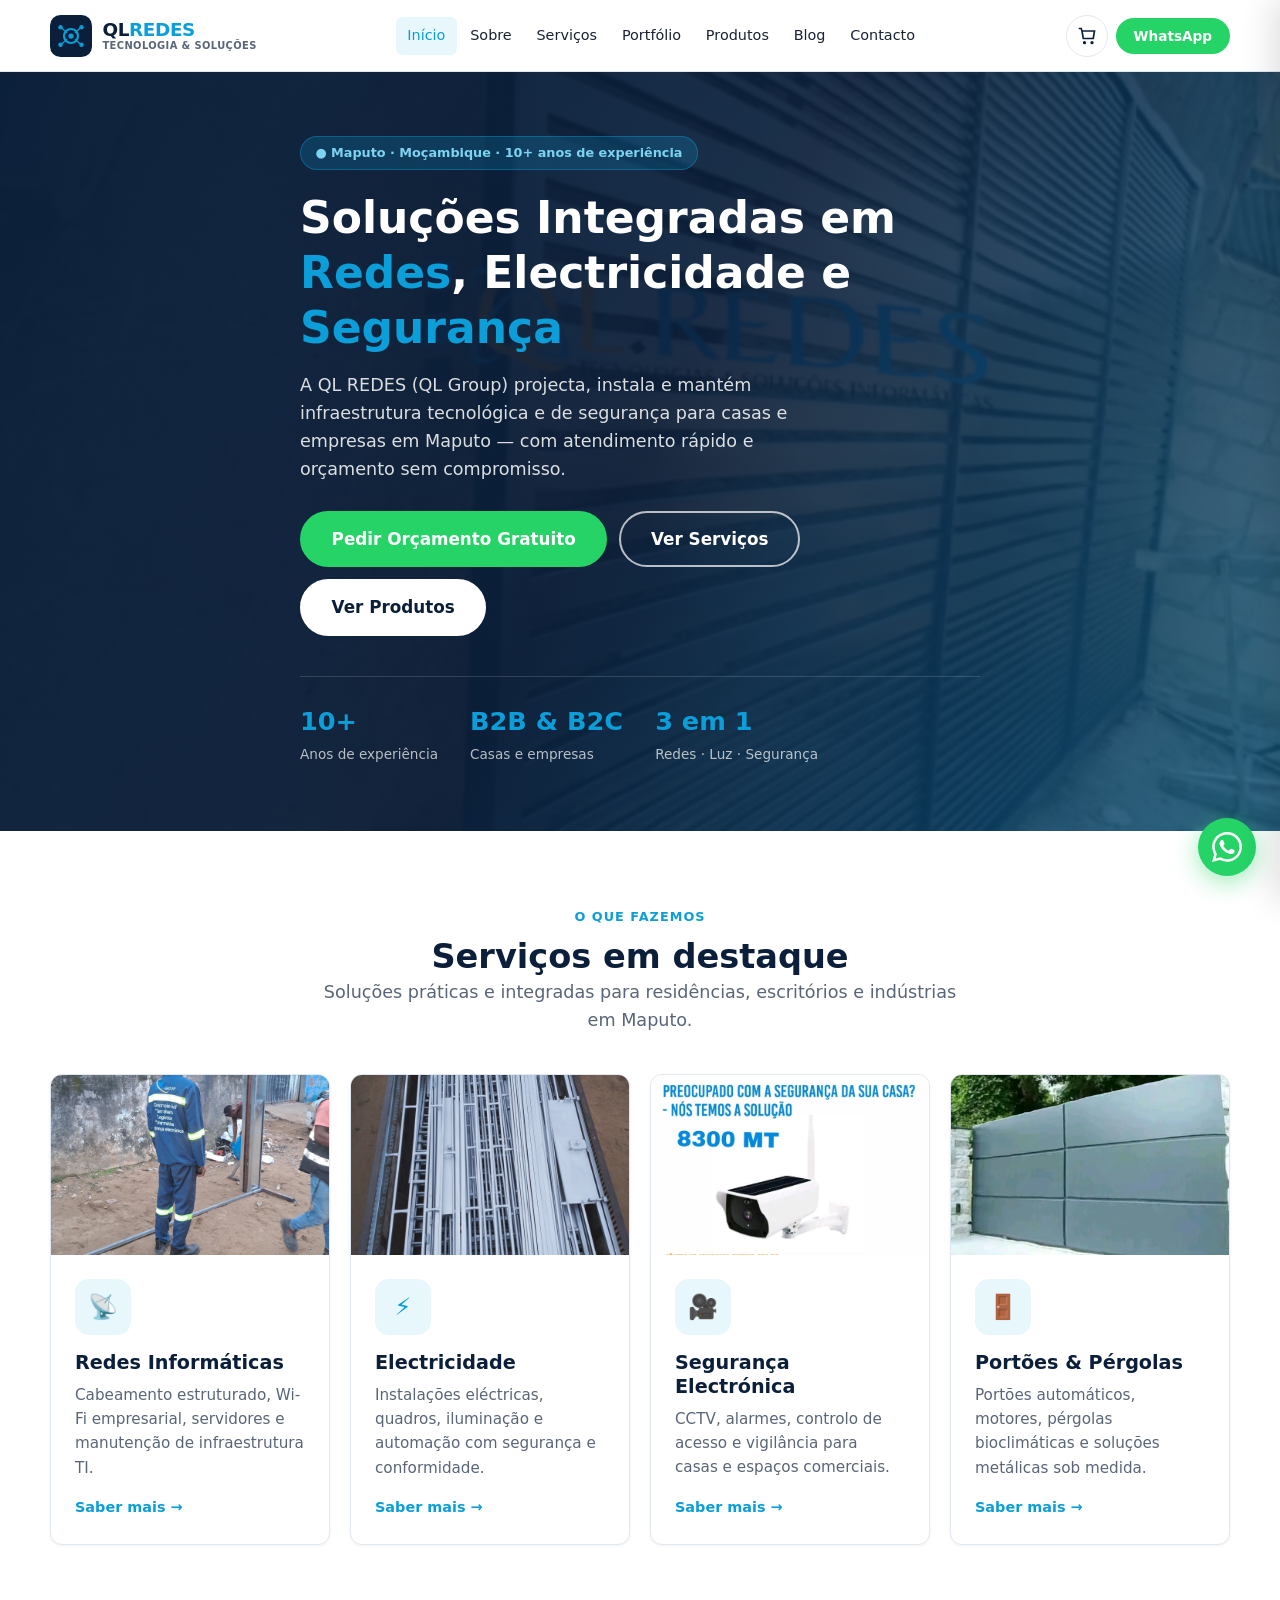
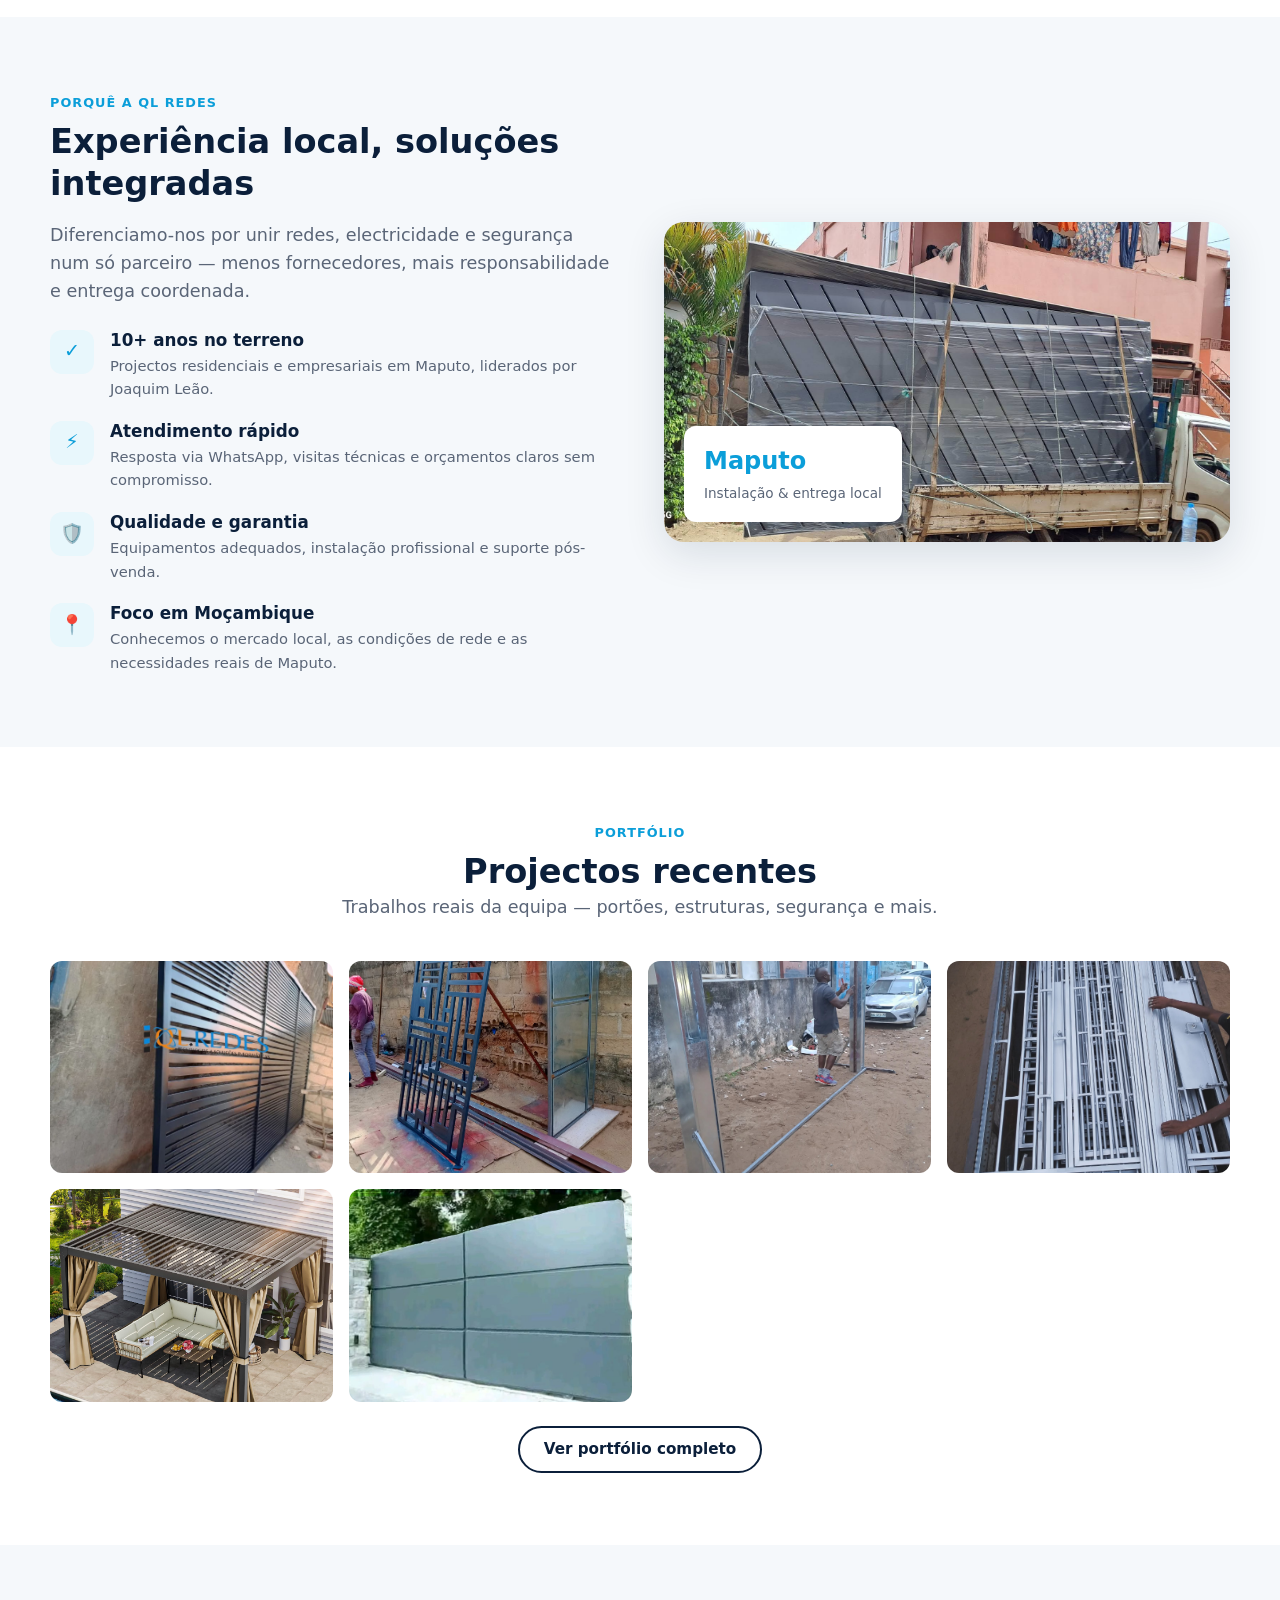
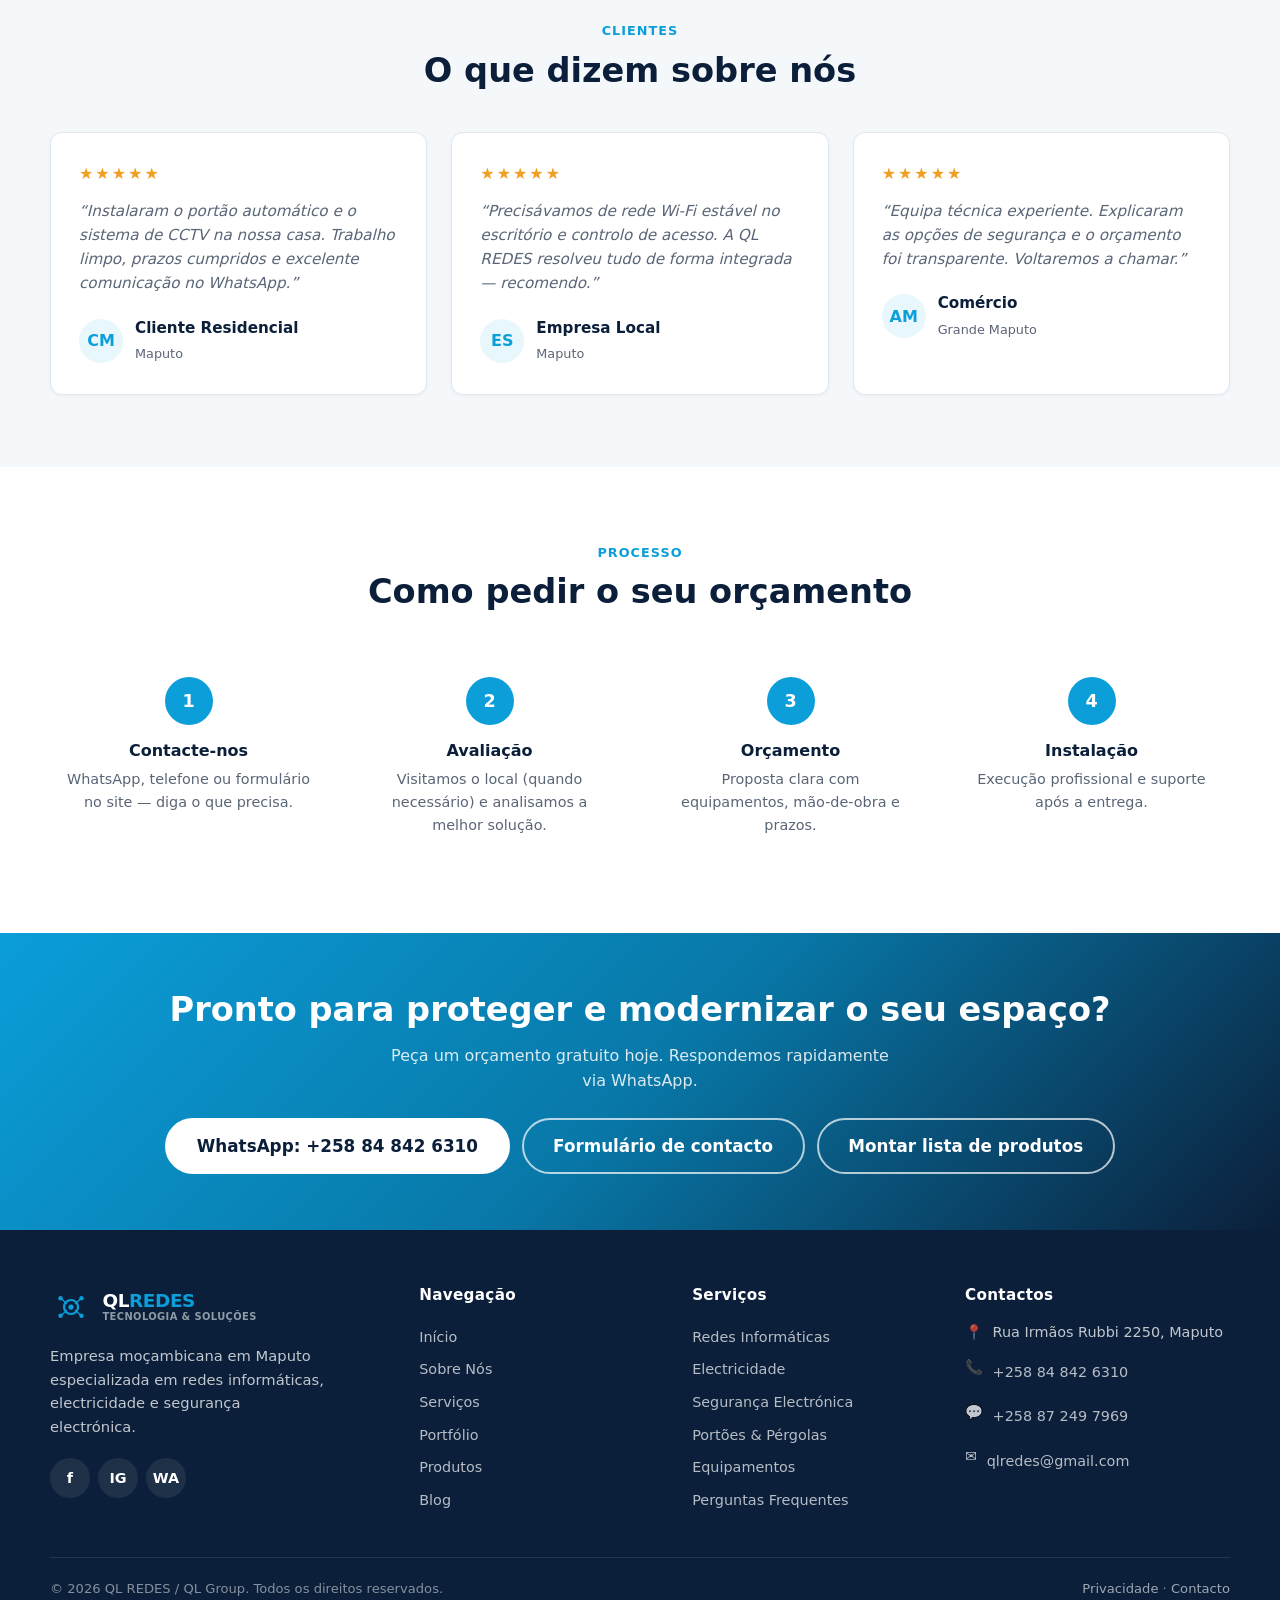
==== index.html @ 5aaf2980 "Initial commit: QL REDES website with quote cart and portfolio" ====
<!DOCTYPE html>
<html lang="pt">
<head>
  <meta charset="UTF-8">
  <meta name="viewport" content="width=device-width, initial-scale=1.0">
  <title>QL REDES | Redes, Electricidade e Segurança Electrónica em Maputo</title>
  <meta name="description" content="QL REDES (QL Group) — soluções integradas em redes informáticas, electricidade, CCTV, portões automáticos e segurança electrónica em Maputo, Moçambique. Peça orçamento gratuito.">
  <meta name="keywords" content="redes informáticas Maputo, instalação CCTV Maputo, segurança electrónica Moçambique, portões automáticos Maputo, electricidade Maputo, QL REDES">
  <meta name="author" content="QL REDES">
  <meta property="og:title" content="QL REDES | Tecnologia & Soluções Integradas">
  <meta property="og:description" content="Redes, electricidade e segurança electrónica em Maputo. Orçamento gratuito via WhatsApp.">
  <meta property="og:type" content="website">
  <meta property="og:locale" content="pt_MZ">
  <link rel="stylesheet" href="assets/css/style.css">
  <link rel="icon" href="data:image/svg+xml,<svg xmlns='http://www.w3.org/2000/svg' viewBox='0 0 48 48'><rect width='48' height='48' rx='12' fill='%230B1F3A'/><circle cx='24' cy='24' r='8' stroke='%230B9ED9' stroke-width='3'/><circle cx='24' cy='24' r='3' fill='%230B9ED9'/></svg>">
</head>
<body>
  <header class="site-header" id="site-header"></header>

  <main>
    <!-- Hero -->
    <section class="hero">
      <div class="hero-bg" style="background-image:url('assets/images/download%20(1).png')"></div>
      <div class="hero-overlay"></div>
      <div class="container hero-content">
        <span class="hero-badge">● Maputo · Moçambique · 10+ anos de experiência</span>
        <h1>Soluções Integradas em <em>Redes</em>, Electricidade e <em>Segurança</em></h1>
        <p>
          A QL REDES (QL Group) projecta, instala e mantém infraestrutura tecnológica e de segurança
          para casas e empresas em Maputo — com atendimento rápido e orçamento sem compromisso.
        </p>
        <div class="hero-actions">
          <a href="https://wa.me/258848426310?text=Ol%C3%A1%20QL%20REDES!%20Gostaria%20de%20pedir%20um%20or%C3%A7amento%20gratuito." class="btn btn-whatsapp btn-lg" target="_blank" rel="noopener">Pedir Orçamento Gratuito</a>
          <a href="servicos.html" class="btn btn-outline-white btn-lg">Ver Serviços</a>
          <a href="produtos.html" class="btn btn-white btn-lg">Ver Produtos</a>
        </div>
        <div class="hero-stats">
          <div><strong>10+</strong><span>Anos de experiência</span></div>
          <div><strong>B2B &amp; B2C</strong><span>Casas e empresas</span></div>
          <div><strong>3 em 1</strong><span>Redes · Luz · Segurança</span></div>
        </div>
      </div>
    </section>

    <!-- Serviços em destaque -->
    <section class="section">
      <div class="container">
        <div class="section-head">
          <span class="section-label">O que fazemos</span>
          <h2>Serviços em destaque</h2>
          <p class="lead">Soluções práticas e integradas para residências, escritórios e indústrias em Maputo.</p>
        </div>
        <div class="grid-4">
          <article class="card service-card">
            <div class="card-img">
              <img src="assets/images/488415479_17893244067207634_6754080003431670941_n.jpg" alt="Redes informáticas" loading="lazy">
            </div>
            <div class="card-body">
              <div class="card-icon">📡</div>
              <h3>Redes Informáticas</h3>
              <p>Cabeamento estruturado, Wi-Fi empresarial, servidores e manutenção de infraestrutura TI.</p>
              <a href="servicos.html#redes" class="card-link">Saber mais →</a>
            </div>
          </article>
          <article class="card service-card">
            <div class="card-img">
              <img src="assets/images/465740896_17874100107207634_5495886275657190308_n.jpg" alt="Electricidade" loading="lazy">
            </div>
            <div class="card-body">
              <div class="card-icon">⚡</div>
              <h3>Electricidade</h3>
              <p>Instalações eléctricas, quadros, iluminação e automação com segurança e conformidade.</p>
              <a href="servicos.html#electricidade" class="card-link">Saber mais →</a>
            </div>
          </article>
          <article class="card service-card">
            <div class="card-img">
              <img src="assets/images/440984849_836565345161614_2712887158395915178_n.jpg" alt="CCTV e segurança" loading="lazy">
            </div>
            <div class="card-body">
              <div class="card-icon">🎥</div>
              <h3>Segurança Electrónica</h3>
              <p>CCTV, alarmes, controlo de acesso e vigilância para casas e espaços comerciais.</p>
              <a href="servicos.html#seguranca" class="card-link">Saber mais →</a>
            </div>
          </article>
          <article class="card service-card">
            <div class="card-img">
              <img src="assets/images/download.png" alt="Portões automáticos" loading="lazy">
            </div>
            <div class="card-body">
              <div class="card-icon">🚪</div>
              <h3>Portões &amp; Pérgolas</h3>
              <p>Portões automáticos, motores, pérgolas bioclimáticas e soluções metálicas sob medida.</p>
              <a href="servicos.html#portoes" class="card-link">Saber mais →</a>
            </div>
          </article>
        </div>
      </div>
    </section>

    <!-- Porquê nós -->
    <section class="section section-soft">
      <div class="container">
        <div class="why-grid">
          <div>
            <span class="section-label">Porquê a QL REDES</span>
            <h2 class="mb-2">Experiência local, soluções integradas</h2>
            <p class="lead mb-3">
              Diferenciamo-nos por unir redes, electricidade e segurança num só parceiro —
              menos fornecedores, mais responsabilidade e entrega coordenada.
            </p>
            <div class="feature-list">
              <div class="feature-item">
                <div class="fi">✓</div>
                <div>
                  <h4>10+ anos no terreno</h4>
                  <p>Projectos residenciais e empresariais em Maputo, liderados por Joaquim Leão.</p>
                </div>
              </div>
              <div class="feature-item">
                <div class="fi">⚡</div>
                <div>
                  <h4>Atendimento rápido</h4>
                  <p>Resposta via WhatsApp, visitas técnicas e orçamentos claros sem compromisso.</p>
                </div>
              </div>
              <div class="feature-item">
                <div class="fi">🛡️</div>
                <div>
                  <h4>Qualidade e garantia</h4>
                  <p>Equipamentos adequados, instalação profissional e suporte pós-venda.</p>
                </div>
              </div>
              <div class="feature-item">
                <div class="fi">📍</div>
                <div>
                  <h4>Foco em Moçambique</h4>
                  <p>Conhecemos o mercado local, as condições de rede e as necessidades reais de Maputo.</p>
                </div>
              </div>
            </div>
          </div>
          <div class="why-visual">
            <img src="assets/images/595662529_1269319441886200_6300626288040576835_n.jpg" alt="Entrega de equipamentos QL REDES em Maputo" loading="lazy">
            <div class="why-badge">
              <strong>Maputo</strong>
              <span>Instalação &amp; entrega local</span>
            </div>
          </div>
        </div>
      </div>
    </section>

    <!-- Projetos recentes -->
    <section class="section">
      <div class="container">
        <div class="section-head">
          <span class="section-label">Portfólio</span>
          <h2>Projectos recentes</h2>
          <p class="lead">Trabalhos reais da equipa — portões, estruturas, segurança e mais.</p>
        </div>
        <div class="gallery-grid">
          <div class="gallery-item">
            <img src="assets/images/download%20(1).png" alt="Portão automático com lâminas" loading="lazy">
            <div class="overlay"><span>Portão automático</span></div>
          </div>
          <div class="gallery-item">
            <img src="assets/images/489694084_1071761274975352_932475664368770287_n.jpg" alt="Fabrico de portão decorativo" loading="lazy">
            <div class="overlay"><span>Fabrico de portão design</span></div>
          </div>
          <div class="gallery-item">
            <img src="assets/images/488411407_17893244058207634_6765023642434450324_n.jpg" alt="Montagem de estrutura metálica" loading="lazy">
            <div class="overlay"><span>Estrutura metálica</span></div>
          </div>
          <div class="gallery-item">
            <img src="assets/images/465706527_17874100092207634_6894705478359609218_n.jpg" alt="Materiais para instalação" loading="lazy">
            <div class="overlay"><span>Preparação de instalação</span></div>
          </div>
          <div class="gallery-item">
            <img src="assets/images/675813361_1370522625099214_4137454648823396842_n.jpg" alt="Pérgola bioclimática" loading="lazy">
            <div class="overlay"><span>Pérgola bioclimática</span></div>
          </div>
          <div class="gallery-item">
            <img src="assets/images/download.png" alt="Portão painel fechado" loading="lazy">
            <div class="overlay"><span>Portão painel fechado</span></div>
          </div>
        </div>
        <div class="text-center mt-3">
          <a href="portfolio.html" class="btn btn-outline">Ver portfólio completo</a>
        </div>
      </div>
    </section>

    <!-- Depoimentos -->
    <section class="section section-soft">
      <div class="container">
        <div class="section-head">
          <span class="section-label">Clientes</span>
          <h2>O que dizem sobre nós</h2>
        </div>
        <div class="grid-3">
          <article class="testimonial">
            <div class="stars">★★★★★</div>
            <p>“Instalaram o portão automático e o sistema de CCTV na nossa casa. Trabalho limpo, prazos cumpridos e excelente comunicação no WhatsApp.”</p>
            <div class="author">
              <div class="avatar">CM</div>
              <div>
                <strong>Cliente Residencial</strong>
                <span>Maputo</span>
              </div>
            </div>
          </article>
          <article class="testimonial">
            <div class="stars">★★★★★</div>
            <p>“Precisávamos de rede Wi-Fi estável no escritório e controlo de acesso. A QL REDES resolveu tudo de forma integrada — recomendo.”</p>
            <div class="author">
              <div class="avatar">ES</div>
              <div>
                <strong>Empresa Local</strong>
                <span>Maputo</span>
              </div>
            </div>
          </article>
          <article class="testimonial">
            <div class="stars">★★★★★</div>
            <p>“Equipa técnica experiente. Explicaram as opções de segurança e o orçamento foi transparente. Voltaremos a chamar.”</p>
            <div class="author">
              <div class="avatar">AM</div>
              <div>
                <strong>Comércio</strong>
                <span>Grande Maputo</span>
              </div>
            </div>
          </article>
        </div>
      </div>
    </section>

    <!-- Como funciona -->
    <section class="section">
      <div class="container">
        <div class="section-head">
          <span class="section-label">Processo</span>
          <h2>Como pedir o seu orçamento</h2>
        </div>
        <div class="steps">
          <div class="step">
            <h4>Contacte-nos</h4>
            <p>WhatsApp, telefone ou formulário no site — diga o que precisa.</p>
          </div>
          <div class="step">
            <h4>Avaliação</h4>
            <p>Visitamos o local (quando necessário) e analisamos a melhor solução.</p>
          </div>
          <div class="step">
            <h4>Orçamento</h4>
            <p>Proposta clara com equipamentos, mão-de-obra e prazos.</p>
          </div>
          <div class="step">
            <h4>Instalação</h4>
            <p>Execução profissional e suporte após a entrega.</p>
          </div>
        </div>
      </div>
    </section>

    <!-- CTA -->
    <section class="cta-band">
      <div class="container">
        <h2>Pronto para proteger e modernizar o seu espaço?</h2>
        <p>Peça um orçamento gratuito hoje. Respondemos rapidamente via WhatsApp.</p>
        <div class="actions">
          <a href="https://wa.me/258848426310?text=Ol%C3%A1%20QL%20REDES!%20Gostaria%20de%20pedir%20um%20or%C3%A7amento%20gratuito." class="btn btn-white btn-lg" target="_blank" rel="noopener">WhatsApp: +258 84 842 6310</a>
          <a href="contacto.html" class="btn btn-outline-white btn-lg">Formulário de contacto</a>
          <a href="produtos.html" class="btn btn-outline-white btn-lg">Montar lista de produtos</a>
        </div>
      </div>
    </section>
  </main>

  <footer class="site-footer" id="site-footer"></footer>

  <script src="assets/js/products.js"></script>
  <script src="assets/js/cart.js"></script>
  <script src="assets/js/main.js"></script>
</body>
</html>
---- assets/css/style.css ----
/* ============================================
   QL REDES — Design System
   Cores: ciano / navy / preto (confiança + tech)
   ============================================ */
:root {
  --primary: #0b9ed9;
  --primary-dark: #0878a8;
  --primary-light: #e8f7fc;
  --navy: #0b1f3a;
  --navy-mid: #152d4a;
  --navy-soft: #1e3a5f;
  --accent: #f0a020;
  --text: #1a2332;
  --text-muted: #5a6577;
  --bg: #ffffff;
  --bg-soft: #f5f8fb;
  --bg-dark: #0b1f3a;
  --border: #e2e8f0;
  --success: #10b981;
  --danger: #ef4444;
  --whatsapp: #25d366;
  --shadow-sm: 0 1px 3px rgba(11, 31, 58, 0.06);
  --shadow: 0 4px 20px rgba(11, 31, 58, 0.08);
  --shadow-lg: 0 12px 40px rgba(11, 31, 58, 0.12);
  --radius: 12px;
  --radius-sm: 8px;
  --radius-lg: 20px;
  --font: "Segoe UI", system-ui, -apple-system, BlinkMacSystemFont, "Helvetica Neue", Arial, sans-serif;
  --max: 1180px;
  --header-h: 72px;
  --transition: 0.25s ease;
}

*, *::before, *::after { box-sizing: border-box; margin: 0; padding: 0; }

html { scroll-behavior: smooth; }

body {
  font-family: var(--font);
  color: var(--text);
  background: var(--bg);
  line-height: 1.6;
  overflow-x: hidden;
}

img { max-width: 100%; height: auto; display: block; }
a { color: var(--primary); text-decoration: none; transition: color var(--transition); }
a:hover { color: var(--primary-dark); }
ul { list-style: none; }
button, input, select, textarea { font-family: inherit; font-size: 1rem; }

.container { width: min(100% - 2rem, var(--max)); margin-inline: auto; }

/* ========== Typography ========== */
h1, h2, h3, h4 { color: var(--navy); line-height: 1.25; font-weight: 700; }
h1 { font-size: clamp(1.85rem, 4vw, 2.75rem); }
h2 { font-size: clamp(1.5rem, 3vw, 2.1rem); }
h3 { font-size: 1.2rem; }
.lead { font-size: 1.1rem; color: var(--text-muted); max-width: 640px; }
.section-label {
  display: inline-block;
  font-size: 0.8rem;
  font-weight: 700;
  letter-spacing: 0.08em;
  text-transform: uppercase;
  color: var(--primary);
  margin-bottom: 0.5rem;
}
.section-head { text-align: center; margin-bottom: 2.5rem; }
.section-head .lead { margin-inline: auto; }

/* ========== Buttons ========== */
.btn {
  display: inline-flex;
  align-items: center;
  justify-content: center;
  gap: 0.5rem;
  padding: 0.8rem 1.5rem;
  border-radius: 50px;
  font-weight: 600;
  font-size: 0.95rem;
  border: 2px solid transparent;
  cursor: pointer;
  transition: all var(--transition);
  text-align: center;
  white-space: nowrap;
  line-height: 1.2;
}
.btn-primary {
  background: var(--primary);
  color: #fff;
  border-color: var(--primary);
}
.btn-primary:hover {
  background: var(--primary-dark);
  border-color: var(--primary-dark);
  color: #fff;
  transform: translateY(-1px);
  box-shadow: 0 6px 20px rgba(11, 158, 217, 0.35);
}
.btn-outline {
  background: transparent;
  color: var(--navy);
  border-color: var(--navy);
}
.btn-outline:hover {
  background: var(--navy);
  color: #fff;
}
.btn-white {
  background: #fff;
  color: var(--navy);
  border-color: #fff;
}
.btn-white:hover {
  background: var(--primary-light);
  color: var(--primary-dark);
}
.btn-outline-white {
  background: transparent;
  color: #fff;
  border-color: rgba(255,255,255,0.7);
}
.btn-outline-white:hover {
  background: #fff;
  color: var(--navy);
  border-color: #fff;
}
.btn-whatsapp {
  background: var(--whatsapp);
  color: #fff;
  border-color: var(--whatsapp);
}
.btn-whatsapp:hover {
  background: #1ebe57;
  border-color: #1ebe57;
  color: #fff;
  transform: translateY(-1px);
}
.btn-sm { padding: 0.5rem 1rem; font-size: 0.85rem; }
.btn-lg { padding: 1rem 1.85rem; font-size: 1.05rem; }
.btn-block { width: 100%; }
.btn-icon {
  width: 42px;
  height: 42px;
  padding: 0;
  border-radius: 50%;
}

/* ========== Header ========== */
.site-header {
  position: sticky;
  top: 0;
  z-index: 1000;
  background: rgba(255, 255, 255, 0.95);
  backdrop-filter: blur(12px);
  border-bottom: 1px solid var(--border);
  height: var(--header-h);
}
.header-inner {
  display: flex;
  align-items: center;
  justify-content: space-between;
  height: var(--header-h);
  gap: 1rem;
}
.logo {
  display: flex;
  align-items: center;
  gap: 0.65rem;
  color: var(--navy);
  flex-shrink: 0;
}
.logo:hover { color: var(--navy); }
.logo-mark {
  width: 42px;
  height: 42px;
  flex-shrink: 0;
}
.logo-text { display: flex; flex-direction: column; line-height: 1.1; }
.logo-text strong {
  font-size: 1.15rem;
  font-weight: 800;
  letter-spacing: -0.02em;
}
.logo-text strong span { color: var(--primary); }
.logo-text small {
  font-size: 0.62rem;
  font-weight: 600;
  color: var(--text-muted);
  letter-spacing: 0.04em;
  text-transform: uppercase;
}
.nav-desktop {
  display: none;
  align-items: center;
  gap: 0.15rem;
}
.nav-desktop a {
  color: var(--text);
  font-weight: 500;
  font-size: 0.9rem;
  padding: 0.45rem 0.7rem;
  border-radius: 6px;
}
.nav-desktop a:hover,
.nav-desktop a.active {
  color: var(--primary);
  background: var(--primary-light);
}
.header-actions {
  display: flex;
  align-items: center;
  gap: 0.5rem;
}
.cart-btn {
  position: relative;
  display: flex;
  align-items: center;
  justify-content: center;
  width: 42px;
  height: 42px;
  border-radius: 50%;
  border: 1px solid var(--border);
  background: var(--bg);
  color: var(--navy);
  cursor: pointer;
  transition: all var(--transition);
}
.cart-btn:hover { border-color: var(--primary); color: var(--primary); }
.cart-count {
  position: absolute;
  top: -4px;
  right: -4px;
  min-width: 18px;
  height: 18px;
  padding: 0 4px;
  border-radius: 50px;
  background: var(--primary);
  color: #fff;
  font-size: 0.68rem;
  font-weight: 700;
  display: flex;
  align-items: center;
  justify-content: center;
}
.cart-count:empty,
.cart-count[data-count="0"] { display: none; }
.menu-toggle {
  display: flex;
  flex-direction: column;
  justify-content: center;
  gap: 5px;
  width: 42px;
  height: 42px;
  border: 1px solid var(--border);
  border-radius: 50%;
  background: var(--bg);
  cursor: pointer;
  padding: 10px;
}
.menu-toggle span {
  display: block;
  height: 2px;
  background: var(--navy);
  border-radius: 2px;
  transition: var(--transition);
}
.menu-toggle[aria-expanded="true"] span:nth-child(1) {
  transform: translateY(7px) rotate(45deg);
}
.menu-toggle[aria-expanded="true"] span:nth-child(2) { opacity: 0; }
.menu-toggle[aria-expanded="true"] span:nth-child(3) {
  transform: translateY(-7px) rotate(-45deg);
}

/* Mobile nav */
.nav-mobile {
  display: none;
  position: fixed;
  inset: var(--header-h) 0 0 0;
  background: #fff;
  z-index: 999;
  padding: 1.5rem;
  overflow-y: auto;
  flex-direction: column;
  gap: 0.25rem;
}
.nav-mobile.open { display: flex; }
.nav-mobile a {
  color: var(--navy);
  font-weight: 600;
  font-size: 1.1rem;
  padding: 0.85rem 1rem;
  border-radius: var(--radius-sm);
  border-bottom: 1px solid var(--border);
}
.nav-mobile a:hover,
.nav-mobile a.active {
  background: var(--primary-light);
  color: var(--primary);
}
.nav-mobile .btn { margin-top: 1rem; }

@media (min-width: 960px) {
  .nav-desktop { display: flex; }
  .menu-toggle { display: none; }
  .header-actions .btn-cta-desktop { display: inline-flex; }
}
@media (max-width: 959px) {
  .header-actions .btn-cta-desktop { display: none; }
}

/* ========== Hero ========== */
.hero {
  position: relative;
  min-height: min(88vh, 720px);
  display: flex;
  align-items: center;
  background: var(--navy);
  color: #fff;
  overflow: hidden;
}
.hero-bg {
  position: absolute;
  inset: 0;
  background-size: cover;
  background-position: center;
  opacity: 0.35;
}
.hero-overlay {
  position: absolute;
  inset: 0;
  background: linear-gradient(120deg, rgba(11,31,58,0.95) 0%, rgba(11,31,58,0.75) 50%, rgba(11,158,217,0.35) 100%);
}
.hero-content {
  position: relative;
  z-index: 2;
  padding: 4rem 0;
  max-width: 680px;
}
.hero-badge {
  display: inline-flex;
  align-items: center;
  gap: 0.4rem;
  background: rgba(11, 158, 217, 0.2);
  border: 1px solid rgba(11, 158, 217, 0.4);
  color: #7dd3f0;
  padding: 0.35rem 0.9rem;
  border-radius: 50px;
  font-size: 0.8rem;
  font-weight: 600;
  margin-bottom: 1.25rem;
}
.hero h1 { color: #fff; margin-bottom: 1rem; }
.hero h1 em {
  font-style: normal;
  color: var(--primary);
}
.hero p {
  color: rgba(255,255,255,0.85);
  font-size: 1.1rem;
  margin-bottom: 1.75rem;
  max-width: 540px;
}
.hero-actions {
  display: flex;
  flex-wrap: wrap;
  gap: 0.75rem;
  margin-bottom: 2.5rem;
}
.hero-stats {
  display: flex;
  flex-wrap: wrap;
  gap: 2rem;
  padding-top: 1.5rem;
  border-top: 1px solid rgba(255,255,255,0.15);
}
.hero-stats div strong {
  display: block;
  font-size: 1.6rem;
  color: var(--primary);
  font-weight: 800;
}
.hero-stats div span {
  font-size: 0.85rem;
  color: rgba(255,255,255,0.7);
}

/* ========== Page Hero (inner) ========== */
.page-hero {
  background: linear-gradient(135deg, var(--navy) 0%, var(--navy-soft) 60%, var(--primary-dark) 100%);
  color: #fff;
  padding: 3.5rem 0 3rem;
  position: relative;
  overflow: hidden;
}
.page-hero::after {
  content: "";
  position: absolute;
  right: -80px;
  top: -80px;
  width: 300px;
  height: 300px;
  border-radius: 50%;
  background: rgba(11, 158, 217, 0.15);
}
.page-hero h1 { color: #fff; margin-bottom: 0.75rem; }
.page-hero p { color: rgba(255,255,255,0.8); max-width: 560px; }
.breadcrumb {
  display: flex;
  gap: 0.5rem;
  font-size: 0.85rem;
  margin-bottom: 1rem;
  color: rgba(255,255,255,0.6);
}
.breadcrumb a { color: rgba(255,255,255,0.85); }
.breadcrumb a:hover { color: #fff; }

/* ========== Sections ========== */
.section { padding: 4.5rem 0; }
.section-soft { background: var(--bg-soft); }
.section-dark {
  background: var(--navy);
  color: #fff;
}
.section-dark h2,
.section-dark h3 { color: #fff; }
.section-dark .lead { color: rgba(255,255,255,0.75); }
.section-dark .section-label { color: var(--primary); }

/* ========== Cards ========== */
.grid-2 { display: grid; gap: 1.5rem; }
.grid-3 { display: grid; gap: 1.5rem; }
.grid-4 { display: grid; gap: 1.25rem; }
@media (min-width: 640px) {
  .grid-2 { grid-template-columns: repeat(2, 1fr); }
  .grid-4 { grid-template-columns: repeat(2, 1fr); }
}
@media (min-width: 900px) {
  .grid-3 { grid-template-columns: repeat(3, 1fr); }
  .grid-4 { grid-template-columns: repeat(4, 1fr); }
}

.card {
  background: #fff;
  border-radius: var(--radius);
  border: 1px solid var(--border);
  box-shadow: var(--shadow-sm);
  overflow: hidden;
  transition: all var(--transition);
}
.card:hover {
  box-shadow: var(--shadow);
  transform: translateY(-3px);
  border-color: rgba(11, 158, 217, 0.3);
}
.card-body { padding: 1.5rem; }
.card-icon {
  width: 56px;
  height: 56px;
  border-radius: 14px;
  background: var(--primary-light);
  color: var(--primary);
  display: flex;
  align-items: center;
  justify-content: center;
  margin-bottom: 1rem;
  font-size: 1.5rem;
}
.card h3 { margin-bottom: 0.5rem; }
.card p { color: var(--text-muted); font-size: 0.95rem; }
.card-link {
  display: inline-flex;
  align-items: center;
  gap: 0.35rem;
  margin-top: 1rem;
  font-weight: 600;
  font-size: 0.9rem;
}

/* Service cards with image */
.service-card .card-img {
  height: 180px;
  overflow: hidden;
}
.service-card .card-img img {
  width: 100%;
  height: 100%;
  object-fit: cover;
  transition: transform 0.4s ease;
}
.service-card:hover .card-img img { transform: scale(1.05); }

/* ========== Why us ========== */
.why-grid {
  display: grid;
  gap: 2rem;
  align-items: center;
}
@media (min-width: 900px) {
  .why-grid { grid-template-columns: 1fr 1fr; gap: 3rem; }
}
.feature-list { display: flex; flex-direction: column; gap: 1.25rem; }
.feature-item {
  display: flex;
  gap: 1rem;
  align-items: flex-start;
}
.feature-item .fi {
  width: 44px;
  height: 44px;
  border-radius: 12px;
  background: var(--primary-light);
  color: var(--primary);
  display: flex;
  align-items: center;
  justify-content: center;
  flex-shrink: 0;
  font-size: 1.2rem;
}
.feature-item h4 { margin-bottom: 0.2rem; font-size: 1.05rem; }
.feature-item p { color: var(--text-muted); font-size: 0.92rem; }
.why-visual {
  position: relative;
  border-radius: var(--radius-lg);
  overflow: hidden;
  box-shadow: var(--shadow-lg);
  min-height: 320px;
}
.why-visual img {
  width: 100%;
  height: 100%;
  object-fit: cover;
  min-height: 320px;
}
.why-badge {
  position: absolute;
  bottom: 1.25rem;
  left: 1.25rem;
  background: #fff;
  padding: 1rem 1.25rem;
  border-radius: var(--radius);
  box-shadow: var(--shadow);
}
.why-badge strong {
  display: block;
  font-size: 1.5rem;
  color: var(--primary);
}
.why-badge span { font-size: 0.85rem; color: var(--text-muted); }

/* ========== Portfolio gallery ========== */
.gallery-filters {
  display: flex;
  flex-wrap: wrap;
  gap: 0.5rem;
  justify-content: center;
  margin-bottom: 2rem;
}
.filter-btn {
  padding: 0.45rem 1.1rem;
  border-radius: 50px;
  border: 1px solid var(--border);
  background: #fff;
  color: var(--text-muted);
  font-weight: 600;
  font-size: 0.85rem;
  cursor: pointer;
  transition: var(--transition);
}
.filter-btn:hover,
.filter-btn.active {
  background: var(--primary);
  border-color: var(--primary);
  color: #fff;
}
.gallery-grid {
  display: grid;
  grid-template-columns: repeat(auto-fill, minmax(260px, 1fr));
  gap: 1rem;
}
.gallery-item {
  position: relative;
  border-radius: var(--radius);
  overflow: hidden;
  aspect-ratio: 4/3;
  cursor: pointer;
  background: var(--bg-soft);
}
.gallery-item img {
  width: 100%;
  height: 100%;
  object-fit: cover;
  transition: transform 0.4s ease;
}
.gallery-item:hover img { transform: scale(1.06); }
.gallery-item .overlay {
  position: absolute;
  inset: 0;
  background: linear-gradient(transparent 50%, rgba(11,31,58,0.85));
  display: flex;
  align-items: flex-end;
  padding: 1rem;
  opacity: 0;
  transition: opacity var(--transition);
}
.gallery-item:hover .overlay { opacity: 1; }
.gallery-item .overlay span {
  color: #fff;
  font-weight: 600;
  font-size: 0.9rem;
}
.gallery-item.hidden { display: none; }

/* Lightbox */
.lightbox {
  display: none;
  position: fixed;
  inset: 0;
  z-index: 2000;
  background: rgba(0,0,0,0.92);
  align-items: center;
  justify-content: center;
  padding: 1rem;
}
.lightbox.open { display: flex; }
.lightbox img {
  max-width: min(95vw, 1000px);
  max-height: 85vh;
  border-radius: var(--radius-sm);
  object-fit: contain;
}
.lightbox-close {
  position: absolute;
  top: 1rem;
  right: 1rem;
  width: 44px;
  height: 44px;
  border-radius: 50%;
  border: none;
  background: rgba(255,255,255,0.15);
  color: #fff;
  font-size: 1.5rem;
  cursor: pointer;
}

/* ========== Products ========== */
.product-toolbar {
  display: flex;
  flex-wrap: wrap;
  gap: 1rem;
  justify-content: space-between;
  align-items: center;
  margin-bottom: 2rem;
}
.product-search {
  flex: 1;
  min-width: 200px;
  max-width: 360px;
  position: relative;
}
.product-search input {
  width: 100%;
  padding: 0.75rem 1rem 0.75rem 2.5rem;
  border: 1px solid var(--border);
  border-radius: 50px;
  background: #fff;
  outline: none;
  transition: border var(--transition);
}
.product-search input:focus { border-color: var(--primary); }
.product-search::before {
  content: "⌕";
  position: absolute;
  left: 1rem;
  top: 50%;
  transform: translateY(-50%);
  color: var(--text-muted);
  font-size: 1.1rem;
}
.product-cats {
  display: flex;
  flex-wrap: wrap;
  gap: 0.4rem;
}
.product-grid {
  display: grid;
  grid-template-columns: repeat(auto-fill, minmax(260px, 1fr));
  gap: 1.5rem;
}
.product-card {
  background: #fff;
  border: 1px solid var(--border);
  border-radius: var(--radius);
  overflow: hidden;
  display: flex;
  flex-direction: column;
  transition: all var(--transition);
}
.product-card:hover {
  box-shadow: var(--shadow);
  transform: translateY(-3px);
}
.product-card .img-wrap {
  height: 200px;
  background: var(--bg-soft);
  position: relative;
  overflow: hidden;
}
.product-card .img-wrap img {
  width: 100%;
  height: 100%;
  object-fit: cover;
}
.product-card .cat-tag {
  position: absolute;
  top: 0.75rem;
  left: 0.75rem;
  background: rgba(255,255,255,0.95);
  color: var(--navy);
  font-size: 0.7rem;
  font-weight: 700;
  padding: 0.25rem 0.6rem;
  border-radius: 50px;
  text-transform: uppercase;
  letter-spacing: 0.03em;
}
.product-card .body {
  padding: 1.25rem;
  display: flex;
  flex-direction: column;
  flex: 1;
}
.product-card h3 {
  font-size: 1.05rem;
  margin-bottom: 0.4rem;
}
.product-card .desc {
  color: var(--text-muted);
  font-size: 0.88rem;
  margin-bottom: 1rem;
  flex: 1;
  display: -webkit-box;
  -webkit-line-clamp: 3;
  -webkit-box-orient: vertical;
  overflow: hidden;
}
.product-card .meta {
  display: flex;
  justify-content: space-between;
  align-items: center;
  gap: 0.5rem;
  margin-bottom: 0.85rem;
}
.product-card .price {
  font-weight: 800;
  color: var(--primary);
  font-size: 1.05rem;
}
.product-card .price small {
  font-weight: 500;
  font-size: 0.75rem;
  color: var(--text-muted);
  display: block;
}
.quote-note {
  background: var(--primary-light);
  border: 1px solid rgba(11, 158, 217, 0.25);
  border-radius: var(--radius);
  padding: 1rem 1.25rem;
  display: flex;
  gap: 0.75rem;
  align-items: flex-start;
  margin-bottom: 2rem;
  font-size: 0.92rem;
  color: var(--navy);
}
.quote-note strong { color: var(--primary-dark); }

/* ========== Cart drawer ========== */
.cart-overlay {
  display: none;
  position: fixed;
  inset: 0;
  background: rgba(0,0,0,0.45);
  z-index: 1500;
}
.cart-overlay.open { display: block; }
.cart-drawer {
  position: fixed;
  top: 0;
  right: 0;
  width: min(100%, 400px);
  height: 100%;
  background: #fff;
  z-index: 1501;
  transform: translateX(100%);
  transition: transform 0.3s ease;
  display: flex;
  flex-direction: column;
  box-shadow: -8px 0 30px rgba(0,0,0,0.12);
}
.cart-drawer.open { transform: translateX(0); }
.cart-header {
  display: flex;
  justify-content: space-between;
  align-items: center;
  padding: 1.25rem 1.5rem;
  border-bottom: 1px solid var(--border);
}
.cart-header h3 { font-size: 1.15rem; }
.cart-close {
  width: 36px;
  height: 36px;
  border: none;
  background: var(--bg-soft);
  border-radius: 50%;
  cursor: pointer;
  font-size: 1.2rem;
  color: var(--navy);
}
.cart-body {
  flex: 1;
  overflow-y: auto;
  padding: 1rem 1.5rem;
}
.cart-empty {
  text-align: center;
  padding: 3rem 1rem;
  color: var(--text-muted);
}
.cart-item {
  display: flex;
  gap: 0.85rem;
  padding: 1rem 0;
  border-bottom: 1px solid var(--border);
}
.cart-item img {
  width: 64px;
  height: 64px;
  object-fit: cover;
  border-radius: var(--radius-sm);
  background: var(--bg-soft);
}
.cart-item-info { flex: 1; min-width: 0; }
.cart-item-info h4 {
  font-size: 0.92rem;
  margin-bottom: 0.2rem;
  white-space: nowrap;
  overflow: hidden;
  text-overflow: ellipsis;
}
.cart-item-info .price { font-size: 0.85rem; color: var(--primary); font-weight: 600; }
.cart-qty {
  display: flex;
  align-items: center;
  gap: 0.4rem;
  margin-top: 0.4rem;
}
.cart-qty button {
  width: 28px;
  height: 28px;
  border: 1px solid var(--border);
  background: #fff;
  border-radius: 6px;
  cursor: pointer;
  font-weight: 700;
}
.cart-qty span { font-size: 0.9rem; min-width: 1.2rem; text-align: center; }
.cart-item-remove {
  border: none;
  background: none;
  color: var(--danger);
  cursor: pointer;
  font-size: 0.8rem;
  align-self: flex-start;
}
.cart-footer {
  padding: 1.25rem 1.5rem;
  border-top: 1px solid var(--border);
  background: var(--bg-soft);
}
.cart-footer .hint {
  font-size: 0.82rem;
  color: var(--text-muted);
  margin-bottom: 1rem;
  text-align: center;
}
.cart-footer .btn { margin-bottom: 0.5rem; }

/* ========== Testimonials ========== */
.testimonial {
  background: #fff;
  border-radius: var(--radius);
  padding: 1.75rem;
  border: 1px solid var(--border);
  box-shadow: var(--shadow-sm);
}
.testimonial .stars { color: var(--accent); margin-bottom: 0.75rem; letter-spacing: 2px; }
.testimonial p {
  color: var(--text-muted);
  font-style: italic;
  margin-bottom: 1.25rem;
  font-size: 0.95rem;
}
.testimonial .author {
  display: flex;
  align-items: center;
  gap: 0.75rem;
}
.testimonial .avatar {
  width: 44px;
  height: 44px;
  border-radius: 50%;
  background: var(--primary-light);
  color: var(--primary);
  display: flex;
  align-items: center;
  justify-content: center;
  font-weight: 800;
}
.testimonial .author strong { display: block; font-size: 0.95rem; color: var(--navy); }
.testimonial .author span { font-size: 0.8rem; color: var(--text-muted); }

/* ========== CTA band ========== */
.cta-band {
  background: linear-gradient(135deg, var(--primary) 0%, var(--primary-dark) 50%, var(--navy) 100%);
  color: #fff;
  padding: 3.5rem 0;
  text-align: center;
}
.cta-band h2 { color: #fff; margin-bottom: 0.75rem; }
.cta-band p {
  color: rgba(255,255,255,0.85);
  max-width: 520px;
  margin: 0 auto 1.5rem;
}
.cta-band .actions {
  display: flex;
  flex-wrap: wrap;
  gap: 0.75rem;
  justify-content: center;
}

/* ========== About ========== */
.about-grid {
  display: grid;
  gap: 2.5rem;
  align-items: center;
}
@media (min-width: 900px) {
  .about-grid { grid-template-columns: 1fr 1fr; gap: 3.5rem; }
}
.about-img {
  border-radius: var(--radius-lg);
  overflow: hidden;
  box-shadow: var(--shadow-lg);
}
.about-img img {
  width: 100%;
  height: 100%;
  object-fit: cover;
  min-height: 360px;
}
.values-grid .card {
  text-align: center;
  padding: 2rem 1.5rem;
}
.values-grid .card-icon { margin-inline: auto; }

/* ========== Forms ========== */
.contact-grid {
  display: grid;
  gap: 2.5rem;
}
@media (min-width: 900px) {
  .contact-grid { grid-template-columns: 1fr 1.2fr; }
}
.contact-info-card {
  background: var(--navy);
  color: #fff;
  border-radius: var(--radius-lg);
  padding: 2rem;
}
.contact-info-card h3 { color: #fff; margin-bottom: 0.5rem; }
.contact-info-card > p { color: rgba(255,255,255,0.7); margin-bottom: 1.75rem; }
.contact-row {
  display: flex;
  gap: 1rem;
  margin-bottom: 1.25rem;
  align-items: flex-start;
}
.contact-row .icon {
  width: 44px;
  height: 44px;
  border-radius: 12px;
  background: rgba(11, 158, 217, 0.2);
  color: var(--primary);
  display: flex;
  align-items: center;
  justify-content: center;
  flex-shrink: 0;
  font-size: 1.15rem;
}
.contact-row strong { display: block; color: #fff; font-size: 0.9rem; margin-bottom: 0.15rem; }
.contact-row a, .contact-row span {
  color: rgba(255,255,255,0.75);
  font-size: 0.92rem;
}
.contact-row a:hover { color: var(--primary); }
.form-card {
  background: #fff;
  border: 1px solid var(--border);
  border-radius: var(--radius-lg);
  padding: 2rem;
  box-shadow: var(--shadow-sm);
}
.form-group { margin-bottom: 1.15rem; }
.form-group label {
  display: block;
  font-weight: 600;
  font-size: 0.88rem;
  margin-bottom: 0.4rem;
  color: var(--navy);
}
.form-group input,
.form-group select,
.form-group textarea {
  width: 100%;
  padding: 0.75rem 1rem;
  border: 1px solid var(--border);
  border-radius: var(--radius-sm);
  background: var(--bg-soft);
  color: var(--text);
  outline: none;
  transition: border var(--transition), box-shadow var(--transition);
}
.form-group input:focus,
.form-group select:focus,
.form-group textarea:focus {
  border-color: var(--primary);
  box-shadow: 0 0 0 3px rgba(11, 158, 217, 0.15);
  background: #fff;
}
.form-group textarea { min-height: 120px; resize: vertical; }
.form-row {
  display: grid;
  gap: 1rem;
}
@media (min-width: 560px) {
  .form-row { grid-template-columns: 1fr 1fr; }
}
.map-wrap {
  border-radius: var(--radius-lg);
  overflow: hidden;
  border: 1px solid var(--border);
  margin-top: 2.5rem;
  height: 360px;
}
.map-wrap iframe {
  width: 100%;
  height: 100%;
  border: 0;
}

/* ========== Blog ========== */
.blog-card .card-img {
  height: 200px;
  overflow: hidden;
}
.blog-card .card-img img {
  width: 100%;
  height: 100%;
  object-fit: cover;
}
.blog-meta {
  font-size: 0.8rem;
  color: var(--text-muted);
  margin-bottom: 0.5rem;
}

/* ========== FAQ ========== */
.faq-list { max-width: 760px; margin-inline: auto; }
.faq-item {
  border: 1px solid var(--border);
  border-radius: var(--radius);
  margin-bottom: 0.75rem;
  background: #fff;
  overflow: hidden;
}
.faq-item summary {
  padding: 1.15rem 1.35rem;
  font-weight: 600;
  color: var(--navy);
  cursor: pointer;
  list-style: none;
  display: flex;
  justify-content: space-between;
  align-items: center;
  gap: 1rem;
}
.faq-item summary::-webkit-details-marker { display: none; }
.faq-item summary::after {
  content: "+";
  font-size: 1.3rem;
  color: var(--primary);
  font-weight: 400;
  flex-shrink: 0;
}
.faq-item[open] summary::after { content: "−"; }
.faq-item .answer {
  padding: 0 1.35rem 1.25rem;
  color: var(--text-muted);
  font-size: 0.95rem;
}

/* ========== Footer ========== */
.site-footer {
  background: var(--navy);
  color: rgba(255,255,255,0.75);
  padding: 3.5rem 0 0;
}
.footer-grid {
  display: grid;
  gap: 2rem;
  padding-bottom: 2.5rem;
}
@media (min-width: 640px) {
  .footer-grid { grid-template-columns: repeat(2, 1fr); }
}
@media (min-width: 900px) {
  .footer-grid { grid-template-columns: 1.4fr 1fr 1fr 1.1fr; }
}
.footer-brand .logo { margin-bottom: 1rem; }
.footer-brand .logo-text strong { color: #fff; }
.footer-brand .logo-text small { color: rgba(255,255,255,0.55); }
.footer-brand p {
  font-size: 0.92rem;
  margin-bottom: 1.25rem;
  max-width: 280px;
}
.footer-social {
  display: flex;
  gap: 0.5rem;
}
.footer-social a {
  width: 40px;
  height: 40px;
  border-radius: 50%;
  background: rgba(255,255,255,0.08);
  color: #fff;
  display: flex;
  align-items: center;
  justify-content: center;
  font-size: 0.9rem;
  font-weight: 700;
}
.footer-social a:hover { background: var(--primary); color: #fff; }
.footer-col h4 {
  color: #fff;
  font-size: 0.95rem;
  margin-bottom: 1rem;
  letter-spacing: 0.02em;
}
.footer-col a {
  display: block;
  color: rgba(255,255,255,0.7);
  font-size: 0.9rem;
  padding: 0.3rem 0;
}
.footer-col a:hover { color: var(--primary); }
.footer-col .f-contact {
  display: flex;
  gap: 0.6rem;
  margin-bottom: 0.75rem;
  font-size: 0.9rem;
  align-items: flex-start;
}
.footer-bottom {
  border-top: 1px solid rgba(255,255,255,0.1);
  padding: 1.25rem 0;
  display: flex;
  flex-wrap: wrap;
  gap: 0.75rem;
  justify-content: space-between;
  font-size: 0.82rem;
  color: rgba(255,255,255,0.5);
}
.footer-bottom a { color: rgba(255,255,255,0.6); }
.footer-bottom a:hover { color: var(--primary); }

/* ========== Floating WhatsApp ========== */
.fab-whatsapp {
  position: fixed;
  bottom: 1.5rem;
  right: 1.5rem;
  z-index: 900;
  width: 58px;
  height: 58px;
  border-radius: 50%;
  background: var(--whatsapp);
  color: #fff;
  display: flex;
  align-items: center;
  justify-content: center;
  box-shadow: 0 6px 24px rgba(37, 211, 102, 0.45);
  transition: transform var(--transition);
  font-size: 1.7rem;
}
.fab-whatsapp:hover {
  transform: scale(1.08);
  color: #fff;
}
.fab-whatsapp svg { width: 30px; height: 30px; fill: currentColor; }

/* ========== Toast ========== */
.toast {
  position: fixed;
  bottom: 5.5rem;
  right: 1.5rem;
  z-index: 1600;
  background: var(--navy);
  color: #fff;
  padding: 0.85rem 1.25rem;
  border-radius: var(--radius-sm);
  box-shadow: var(--shadow-lg);
  font-size: 0.9rem;
  font-weight: 500;
  transform: translateY(20px);
  opacity: 0;
  pointer-events: none;
  transition: all 0.3s ease;
  max-width: 300px;
}
.toast.show {
  transform: translateY(0);
  opacity: 1;
}

/* ========== Utils ========== */
.text-center { text-align: center; }
.mt-1 { margin-top: 0.5rem; }
.mt-2 { margin-top: 1rem; }
.mt-3 { margin-top: 1.5rem; }
.mb-2 { margin-bottom: 1rem; }
.mb-3 { margin-bottom: 1.5rem; }
.hidden { display: none !important; }
.sr-only {
  position: absolute;
  width: 1px;
  height: 1px;
  padding: 0;
  margin: -1px;
  overflow: hidden;
  clip: rect(0,0,0,0);
  border: 0;
}

/* Service detail blocks */
.service-detail {
  display: grid;
  gap: 2rem;
  align-items: center;
  margin-bottom: 3.5rem;
  padding-bottom: 3.5rem;
  border-bottom: 1px solid var(--border);
}
.service-detail:last-child {
  border-bottom: none;
  margin-bottom: 0;
  padding-bottom: 0;
}
.service-detail.reverse .text { order: 1; }
@media (min-width: 900px) {
  .service-detail { grid-template-columns: 1fr 1fr; gap: 3rem; }
  .service-detail.reverse .text { order: 0; }
  .service-detail.reverse .visual { order: -1; }
}
.service-detail .visual {
  border-radius: var(--radius-lg);
  overflow: hidden;
  box-shadow: var(--shadow);
  min-height: 280px;
}
.service-detail .visual img {
  width: 100%;
  height: 100%;
  object-fit: cover;
  min-height: 280px;
}
.service-detail .checks {
  margin: 1.25rem 0;
  display: flex;
  flex-direction: column;
  gap: 0.5rem;
}
.service-detail .checks li {
  display: flex;
  gap: 0.6rem;
  align-items: flex-start;
  color: var(--text-muted);
  font-size: 0.95rem;
}
.service-detail .checks li::before {
  content: "✓";
  color: var(--primary);
  font-weight: 800;
  flex-shrink: 0;
}

/* Steps */
.steps {
  display: grid;
  gap: 1.5rem;
  counter-reset: step;
}
@media (min-width: 768px) {
  .steps { grid-template-columns: repeat(4, 1fr); }
}
.step {
  text-align: center;
  position: relative;
  padding: 1.5rem 1rem;
}
.step::before {
  counter-increment: step;
  content: counter(step);
  display: flex;
  width: 48px;
  height: 48px;
  border-radius: 50%;
  background: var(--primary);
  color: #fff;
  font-weight: 800;
  align-items: center;
  justify-content: center;
  margin: 0 auto 1rem;
  font-size: 1.1rem;
}
.step h4 { margin-bottom: 0.4rem; }
.step p { color: var(--text-muted); font-size: 0.9rem; }
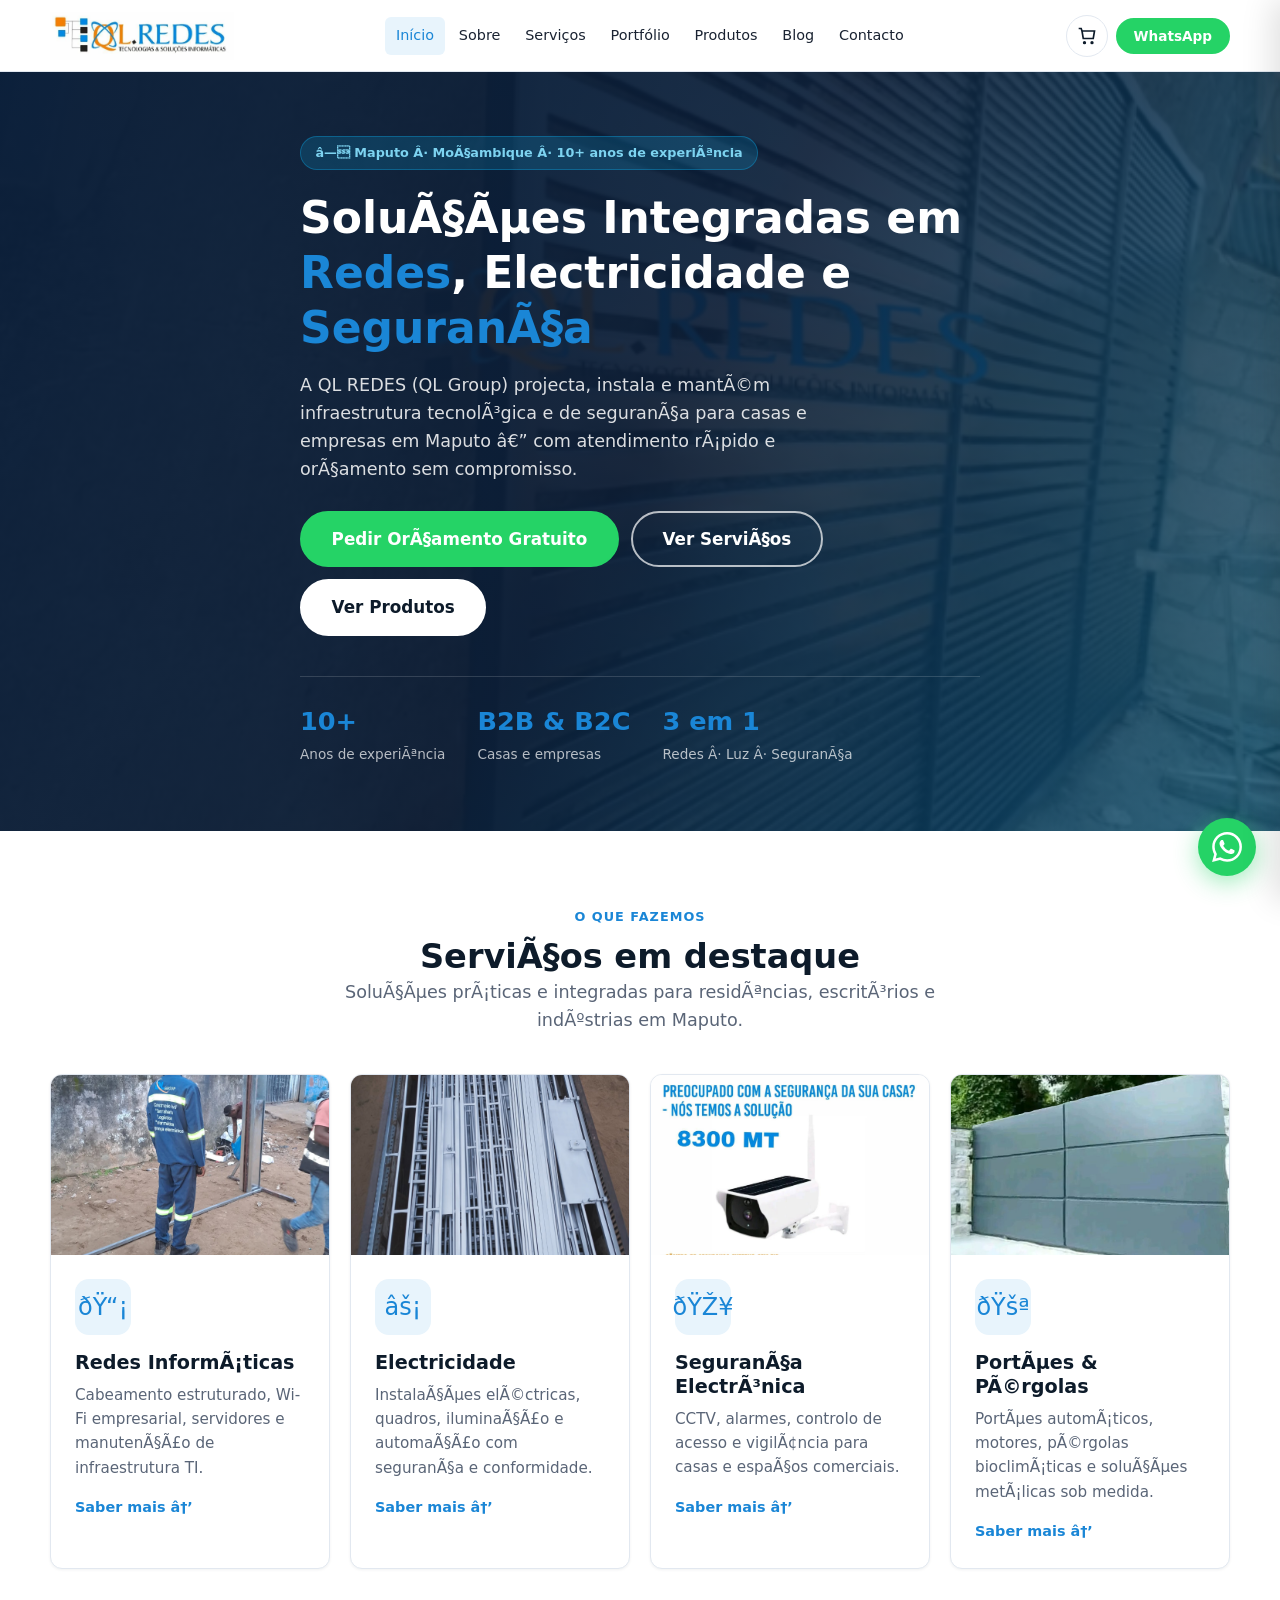
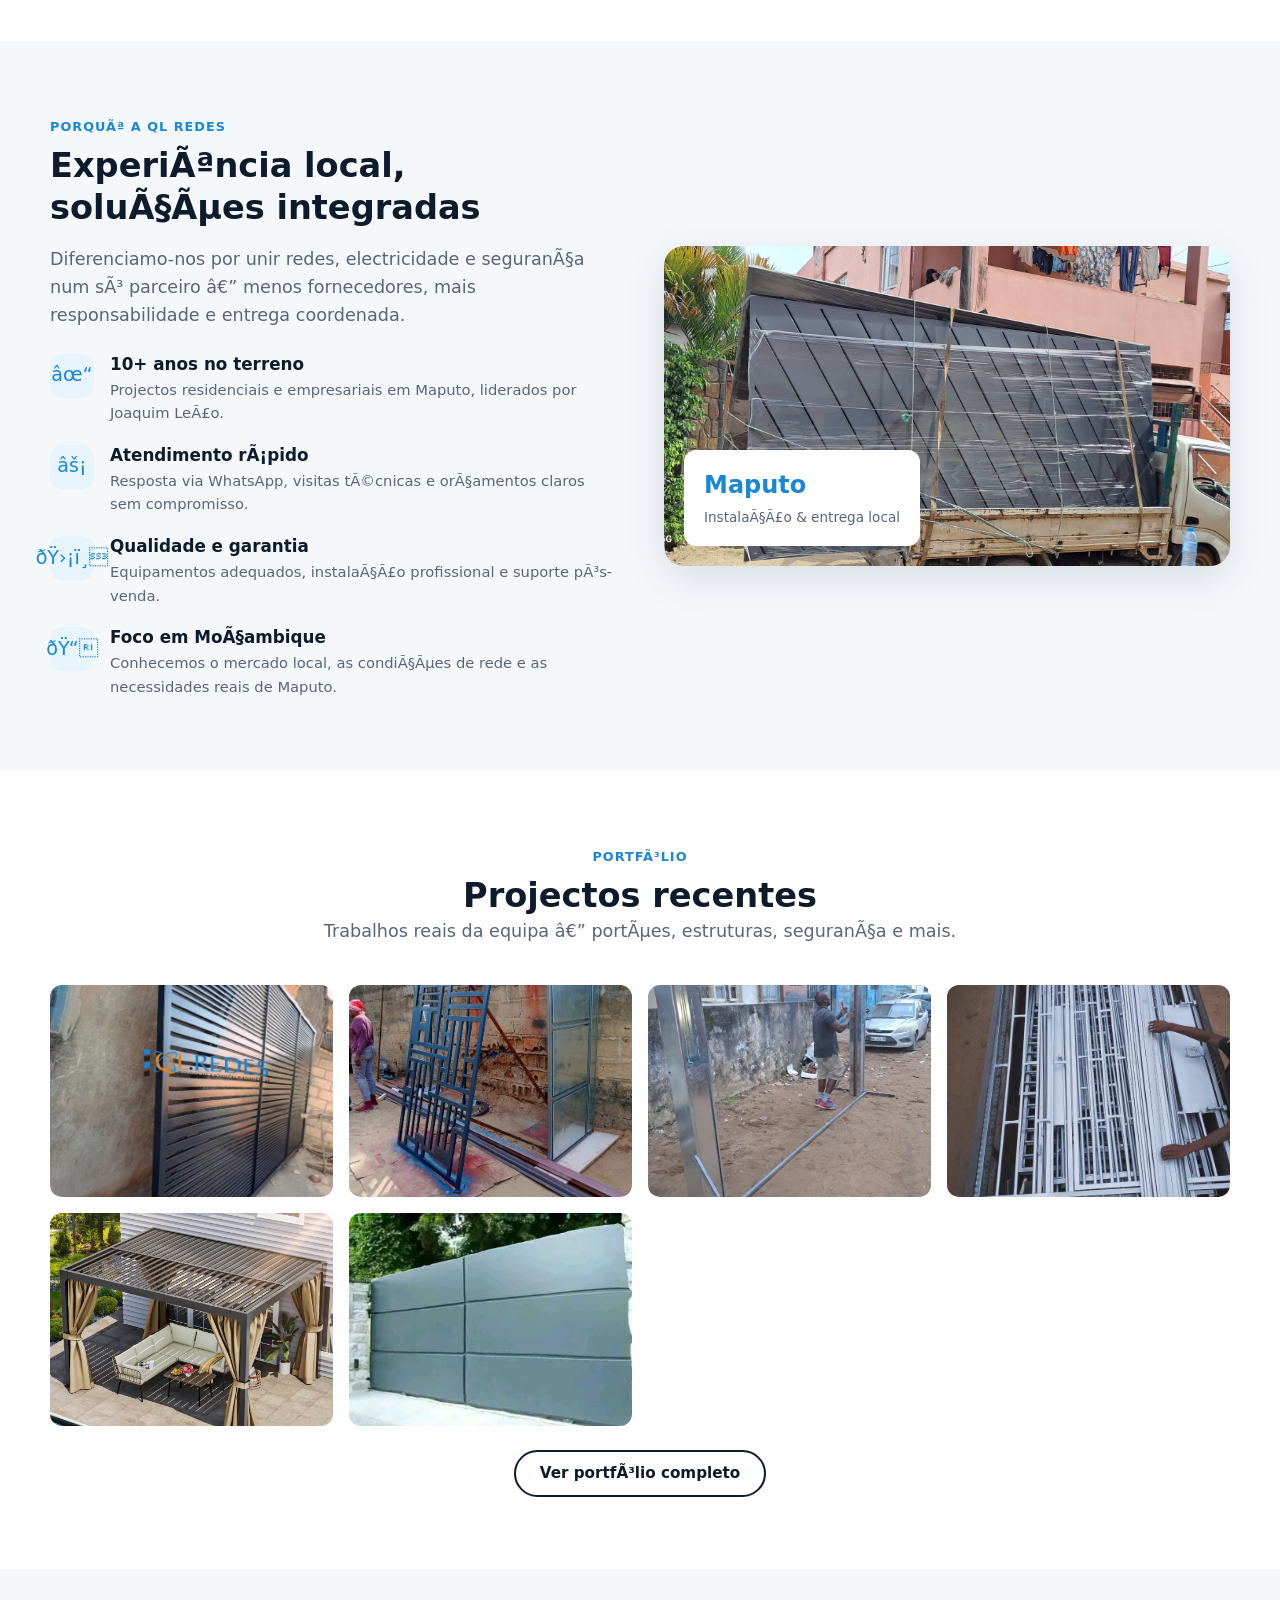
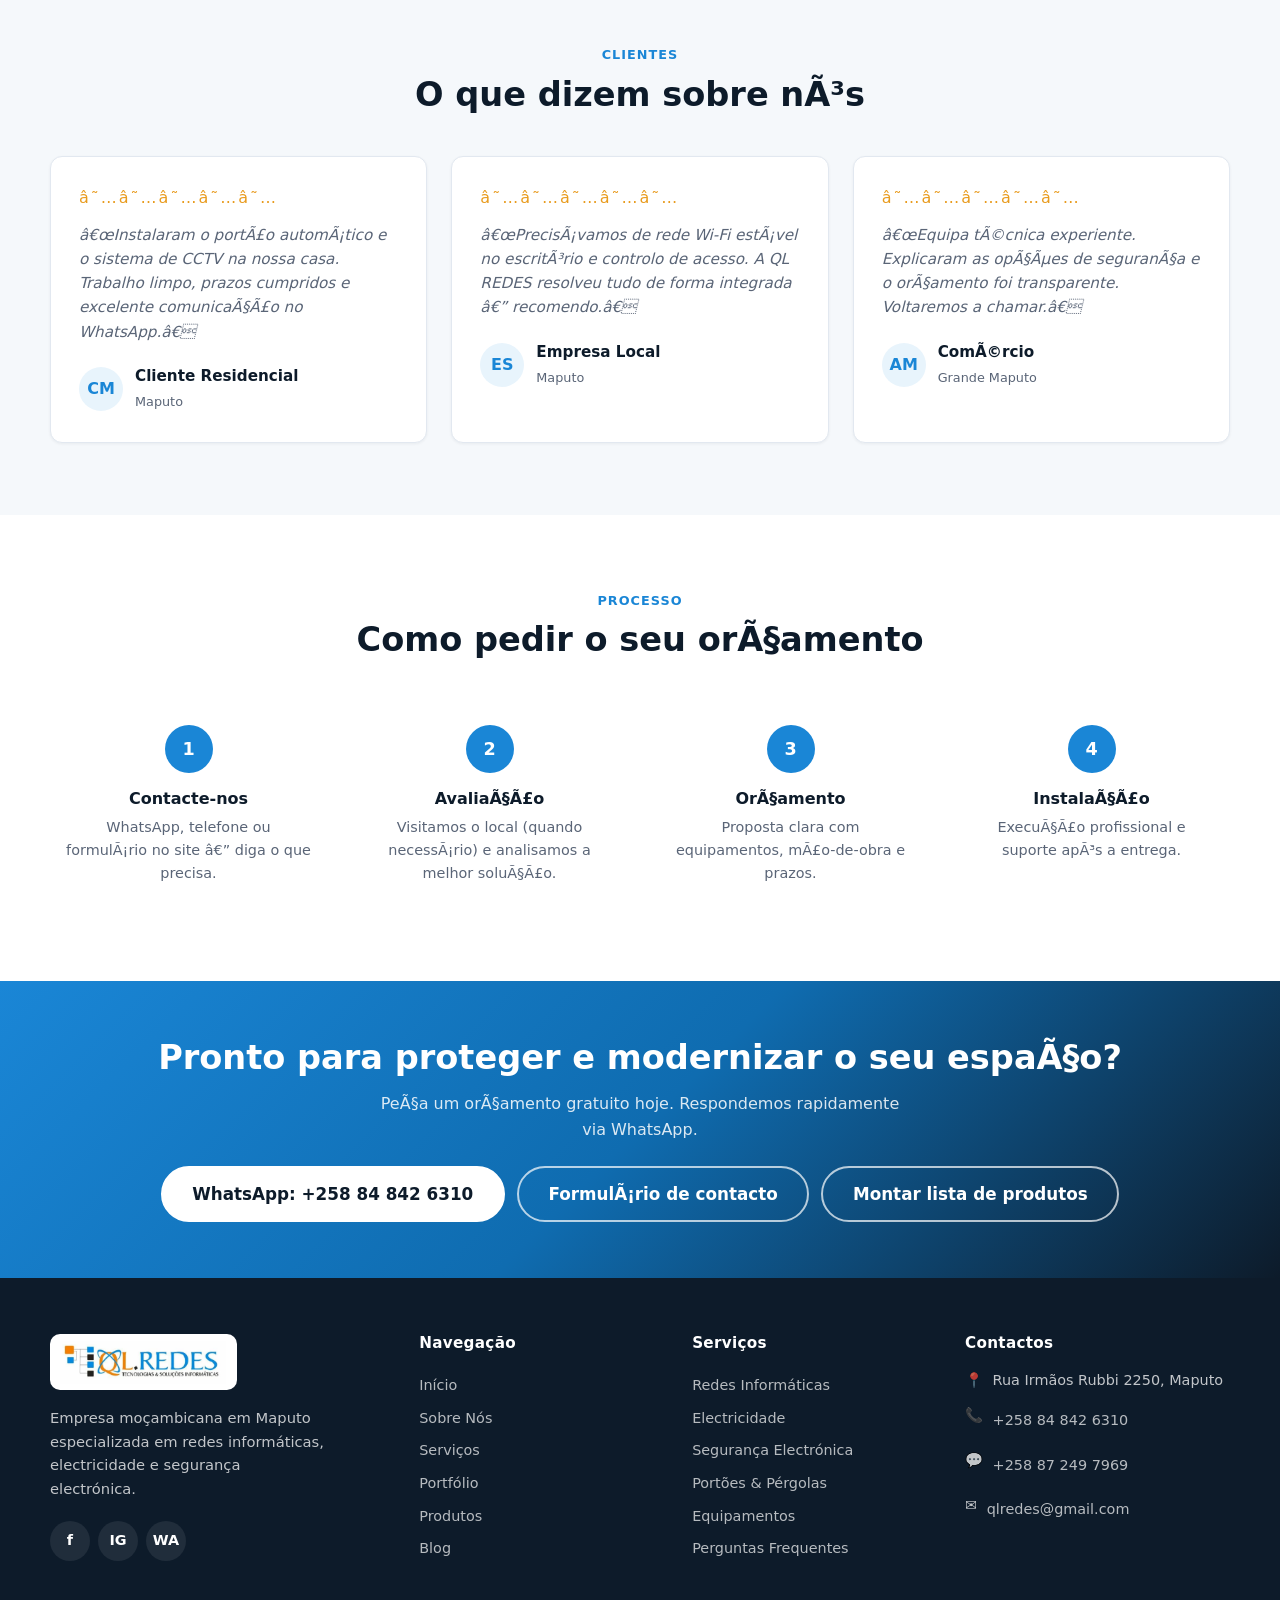
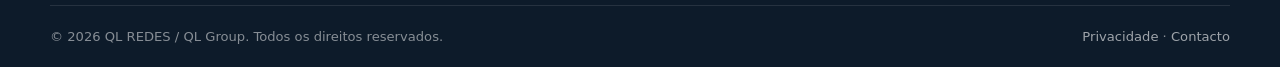
==== commit 20ea9798: "Replace logo with official QL REDES brand image and match colors" ====
--- a/index.html
+++ b/index.html
@@ -1,18 +1,18 @@
-<!DOCTYPE html>
+﻿<!DOCTYPE html>
 <html lang="pt">
 <head>
   <meta charset="UTF-8">
   <meta name="viewport" content="width=device-width, initial-scale=1.0">
-  <title>QL REDES | Redes, Electricidade e Segurança Electrónica em Maputo</title>
-  <meta name="description" content="QL REDES (QL Group) — soluções integradas em redes informáticas, electricidade, CCTV, portões automáticos e segurança electrónica em Maputo, Moçambique. Peça orçamento gratuito.">
-  <meta name="keywords" content="redes informáticas Maputo, instalação CCTV Maputo, segurança electrónica Moçambique, portões automáticos Maputo, electricidade Maputo, QL REDES">
+  <title>QL REDES | Redes, Electricidade e SeguranÃ§a ElectrÃ³nica em Maputo</title>
+  <meta name="description" content="QL REDES (QL Group) â€” soluÃ§Ãµes integradas em redes informÃ¡ticas, electricidade, CCTV, portÃµes automÃ¡ticos e seguranÃ§a electrÃ³nica em Maputo, MoÃ§ambique. PeÃ§a orÃ§amento gratuito.">
+  <meta name="keywords" content="redes informÃ¡ticas Maputo, instalaÃ§Ã£o CCTV Maputo, seguranÃ§a electrÃ³nica MoÃ§ambique, portÃµes automÃ¡ticos Maputo, electricidade Maputo, QL REDES">
   <meta name="author" content="QL REDES">
-  <meta property="og:title" content="QL REDES | Tecnologia & Soluções Integradas">
-  <meta property="og:description" content="Redes, electricidade e segurança electrónica em Maputo. Orçamento gratuito via WhatsApp.">
+  <meta property="og:title" content="QL REDES | Tecnologia & SoluÃ§Ãµes Integradas">
+  <meta property="og:description" content="Redes, electricidade e seguranÃ§a electrÃ³nica em Maputo. OrÃ§amento gratuito via WhatsApp.">
   <meta property="og:type" content="website">
   <meta property="og:locale" content="pt_MZ">
   <link rel="stylesheet" href="assets/css/style.css">
-  <link rel="icon" href="data:image/svg+xml,<svg xmlns='http://www.w3.org/2000/svg' viewBox='0 0 48 48'><rect width='48' height='48' rx='12' fill='%230B1F3A'/><circle cx='24' cy='24' r='8' stroke='%230B9ED9' stroke-width='3'/><circle cx='24' cy='24' r='3' fill='%230B9ED9'/></svg>">
+  <link rel="icon" href="assets/images/logo.png">
 </head>
 <body>
   <header class="site-header" id="site-header"></header>
@@ -23,43 +23,43 @@
       <div class="hero-bg" style="background-image:url('assets/images/download%20(1).png')"></div>
       <div class="hero-overlay"></div>
       <div class="container hero-content">
-        <span class="hero-badge">● Maputo · Moçambique · 10+ anos de experiência</span>
-        <h1>Soluções Integradas em <em>Redes</em>, Electricidade e <em>Segurança</em></h1>
+        <span class="hero-badge">â— Maputo Â· MoÃ§ambique Â· 10+ anos de experiÃªncia</span>
+        <h1>SoluÃ§Ãµes Integradas em <em>Redes</em>, Electricidade e <em>SeguranÃ§a</em></h1>
         <p>
-          A QL REDES (QL Group) projecta, instala e mantém infraestrutura tecnológica e de segurança
-          para casas e empresas em Maputo — com atendimento rápido e orçamento sem compromisso.
+          A QL REDES (QL Group) projecta, instala e mantÃ©m infraestrutura tecnolÃ³gica e de seguranÃ§a
+          para casas e empresas em Maputo â€” com atendimento rÃ¡pido e orÃ§amento sem compromisso.
         </p>
         <div class="hero-actions">
-          <a href="https://wa.me/258848426310?text=Ol%C3%A1%20QL%20REDES!%20Gostaria%20de%20pedir%20um%20or%C3%A7amento%20gratuito." class="btn btn-whatsapp btn-lg" target="_blank" rel="noopener">Pedir Orçamento Gratuito</a>
-          <a href="servicos.html" class="btn btn-outline-white btn-lg">Ver Serviços</a>
+          <a href="https://wa.me/258848426310?text=Ol%C3%A1%20QL%20REDES!%20Gostaria%20de%20pedir%20um%20or%C3%A7amento%20gratuito." class="btn btn-whatsapp btn-lg" target="_blank" rel="noopener">Pedir OrÃ§amento Gratuito</a>
+          <a href="servicos.html" class="btn btn-outline-white btn-lg">Ver ServiÃ§os</a>
           <a href="produtos.html" class="btn btn-white btn-lg">Ver Produtos</a>
         </div>
         <div class="hero-stats">
-          <div><strong>10+</strong><span>Anos de experiência</span></div>
+          <div><strong>10+</strong><span>Anos de experiÃªncia</span></div>
           <div><strong>B2B &amp; B2C</strong><span>Casas e empresas</span></div>
-          <div><strong>3 em 1</strong><span>Redes · Luz · Segurança</span></div>
-        </div>
-      </div>
-    </section>
-
-    <!-- Serviços em destaque -->
+          <div><strong>3 em 1</strong><span>Redes Â· Luz Â· SeguranÃ§a</span></div>
+        </div>
+      </div>
+    </section>
+
+    <!-- ServiÃ§os em destaque -->
     <section class="section">
       <div class="container">
         <div class="section-head">
           <span class="section-label">O que fazemos</span>
-          <h2>Serviços em destaque</h2>
-          <p class="lead">Soluções práticas e integradas para residências, escritórios e indústrias em Maputo.</p>
+          <h2>ServiÃ§os em destaque</h2>
+          <p class="lead">SoluÃ§Ãµes prÃ¡ticas e integradas para residÃªncias, escritÃ³rios e indÃºstrias em Maputo.</p>
         </div>
         <div class="grid-4">
           <article class="card service-card">
             <div class="card-img">
-              <img src="assets/images/488415479_17893244067207634_6754080003431670941_n.jpg" alt="Redes informáticas" loading="lazy">
-            </div>
-            <div class="card-body">
-              <div class="card-icon">📡</div>
-              <h3>Redes Informáticas</h3>
-              <p>Cabeamento estruturado, Wi-Fi empresarial, servidores e manutenção de infraestrutura TI.</p>
-              <a href="servicos.html#redes" class="card-link">Saber mais →</a>
+              <img src="assets/images/488415479_17893244067207634_6754080003431670941_n.jpg" alt="Redes informÃ¡ticas" loading="lazy">
+            </div>
+            <div class="card-body">
+              <div class="card-icon">ðŸ“¡</div>
+              <h3>Redes InformÃ¡ticas</h3>
+              <p>Cabeamento estruturado, Wi-Fi empresarial, servidores e manutenÃ§Ã£o de infraestrutura TI.</p>
+              <a href="servicos.html#redes" class="card-link">Saber mais â†’</a>
             </div>
           </article>
           <article class="card service-card">
@@ -67,76 +67,76 @@
               <img src="assets/images/465740896_17874100107207634_5495886275657190308_n.jpg" alt="Electricidade" loading="lazy">
             </div>
             <div class="card-body">
-              <div class="card-icon">⚡</div>
+              <div class="card-icon">âš¡</div>
               <h3>Electricidade</h3>
-              <p>Instalações eléctricas, quadros, iluminação e automação com segurança e conformidade.</p>
-              <a href="servicos.html#electricidade" class="card-link">Saber mais →</a>
-            </div>
-          </article>
-          <article class="card service-card">
-            <div class="card-img">
-              <img src="assets/images/440984849_836565345161614_2712887158395915178_n.jpg" alt="CCTV e segurança" loading="lazy">
-            </div>
-            <div class="card-body">
-              <div class="card-icon">🎥</div>
-              <h3>Segurança Electrónica</h3>
-              <p>CCTV, alarmes, controlo de acesso e vigilância para casas e espaços comerciais.</p>
-              <a href="servicos.html#seguranca" class="card-link">Saber mais →</a>
-            </div>
-          </article>
-          <article class="card service-card">
-            <div class="card-img">
-              <img src="assets/images/download.png" alt="Portões automáticos" loading="lazy">
-            </div>
-            <div class="card-body">
-              <div class="card-icon">🚪</div>
-              <h3>Portões &amp; Pérgolas</h3>
-              <p>Portões automáticos, motores, pérgolas bioclimáticas e soluções metálicas sob medida.</p>
-              <a href="servicos.html#portoes" class="card-link">Saber mais →</a>
-            </div>
-          </article>
-        </div>
-      </div>
-    </section>
-
-    <!-- Porquê nós -->
+              <p>InstalaÃ§Ãµes elÃ©ctricas, quadros, iluminaÃ§Ã£o e automaÃ§Ã£o com seguranÃ§a e conformidade.</p>
+              <a href="servicos.html#electricidade" class="card-link">Saber mais â†’</a>
+            </div>
+          </article>
+          <article class="card service-card">
+            <div class="card-img">
+              <img src="assets/images/440984849_836565345161614_2712887158395915178_n.jpg" alt="CCTV e seguranÃ§a" loading="lazy">
+            </div>
+            <div class="card-body">
+              <div class="card-icon">ðŸŽ¥</div>
+              <h3>SeguranÃ§a ElectrÃ³nica</h3>
+              <p>CCTV, alarmes, controlo de acesso e vigilÃ¢ncia para casas e espaÃ§os comerciais.</p>
+              <a href="servicos.html#seguranca" class="card-link">Saber mais â†’</a>
+            </div>
+          </article>
+          <article class="card service-card">
+            <div class="card-img">
+              <img src="assets/images/download.png" alt="PortÃµes automÃ¡ticos" loading="lazy">
+            </div>
+            <div class="card-body">
+              <div class="card-icon">ðŸšª</div>
+              <h3>PortÃµes &amp; PÃ©rgolas</h3>
+              <p>PortÃµes automÃ¡ticos, motores, pÃ©rgolas bioclimÃ¡ticas e soluÃ§Ãµes metÃ¡licas sob medida.</p>
+              <a href="servicos.html#portoes" class="card-link">Saber mais â†’</a>
+            </div>
+          </article>
+        </div>
+      </div>
+    </section>
+
+    <!-- PorquÃª nÃ³s -->
     <section class="section section-soft">
       <div class="container">
         <div class="why-grid">
           <div>
-            <span class="section-label">Porquê a QL REDES</span>
-            <h2 class="mb-2">Experiência local, soluções integradas</h2>
+            <span class="section-label">PorquÃª a QL REDES</span>
+            <h2 class="mb-2">ExperiÃªncia local, soluÃ§Ãµes integradas</h2>
             <p class="lead mb-3">
-              Diferenciamo-nos por unir redes, electricidade e segurança num só parceiro —
+              Diferenciamo-nos por unir redes, electricidade e seguranÃ§a num sÃ³ parceiro â€”
               menos fornecedores, mais responsabilidade e entrega coordenada.
             </p>
             <div class="feature-list">
               <div class="feature-item">
-                <div class="fi">✓</div>
+                <div class="fi">âœ“</div>
                 <div>
                   <h4>10+ anos no terreno</h4>
-                  <p>Projectos residenciais e empresariais em Maputo, liderados por Joaquim Leão.</p>
-                </div>
-              </div>
-              <div class="feature-item">
-                <div class="fi">⚡</div>
-                <div>
-                  <h4>Atendimento rápido</h4>
-                  <p>Resposta via WhatsApp, visitas técnicas e orçamentos claros sem compromisso.</p>
-                </div>
-              </div>
-              <div class="feature-item">
-                <div class="fi">🛡️</div>
+                  <p>Projectos residenciais e empresariais em Maputo, liderados por Joaquim LeÃ£o.</p>
+                </div>
+              </div>
+              <div class="feature-item">
+                <div class="fi">âš¡</div>
+                <div>
+                  <h4>Atendimento rÃ¡pido</h4>
+                  <p>Resposta via WhatsApp, visitas tÃ©cnicas e orÃ§amentos claros sem compromisso.</p>
+                </div>
+              </div>
+              <div class="feature-item">
+                <div class="fi">ðŸ›¡ï¸</div>
                 <div>
                   <h4>Qualidade e garantia</h4>
-                  <p>Equipamentos adequados, instalação profissional e suporte pós-venda.</p>
-                </div>
-              </div>
-              <div class="feature-item">
-                <div class="fi">📍</div>
-                <div>
-                  <h4>Foco em Moçambique</h4>
-                  <p>Conhecemos o mercado local, as condições de rede e as necessidades reais de Maputo.</p>
+                  <p>Equipamentos adequados, instalaÃ§Ã£o profissional e suporte pÃ³s-venda.</p>
+                </div>
+              </div>
+              <div class="feature-item">
+                <div class="fi">ðŸ“</div>
+                <div>
+                  <h4>Foco em MoÃ§ambique</h4>
+                  <p>Conhecemos o mercado local, as condiÃ§Ãµes de rede e as necessidades reais de Maputo.</p>
                 </div>
               </div>
             </div>
@@ -145,7 +145,7 @@
             <img src="assets/images/595662529_1269319441886200_6300626288040576835_n.jpg" alt="Entrega de equipamentos QL REDES em Maputo" loading="lazy">
             <div class="why-badge">
               <strong>Maputo</strong>
-              <span>Instalação &amp; entrega local</span>
+              <span>InstalaÃ§Ã£o &amp; entrega local</span>
             </div>
           </div>
         </div>
@@ -156,38 +156,38 @@
     <section class="section">
       <div class="container">
         <div class="section-head">
-          <span class="section-label">Portfólio</span>
+          <span class="section-label">PortfÃ³lio</span>
           <h2>Projectos recentes</h2>
-          <p class="lead">Trabalhos reais da equipa — portões, estruturas, segurança e mais.</p>
+          <p class="lead">Trabalhos reais da equipa â€” portÃµes, estruturas, seguranÃ§a e mais.</p>
         </div>
         <div class="gallery-grid">
           <div class="gallery-item">
-            <img src="assets/images/download%20(1).png" alt="Portão automático com lâminas" loading="lazy">
-            <div class="overlay"><span>Portão automático</span></div>
-          </div>
-          <div class="gallery-item">
-            <img src="assets/images/489694084_1071761274975352_932475664368770287_n.jpg" alt="Fabrico de portão decorativo" loading="lazy">
-            <div class="overlay"><span>Fabrico de portão design</span></div>
-          </div>
-          <div class="gallery-item">
-            <img src="assets/images/488411407_17893244058207634_6765023642434450324_n.jpg" alt="Montagem de estrutura metálica" loading="lazy">
-            <div class="overlay"><span>Estrutura metálica</span></div>
-          </div>
-          <div class="gallery-item">
-            <img src="assets/images/465706527_17874100092207634_6894705478359609218_n.jpg" alt="Materiais para instalação" loading="lazy">
-            <div class="overlay"><span>Preparação de instalação</span></div>
-          </div>
-          <div class="gallery-item">
-            <img src="assets/images/675813361_1370522625099214_4137454648823396842_n.jpg" alt="Pérgola bioclimática" loading="lazy">
-            <div class="overlay"><span>Pérgola bioclimática</span></div>
-          </div>
-          <div class="gallery-item">
-            <img src="assets/images/download.png" alt="Portão painel fechado" loading="lazy">
-            <div class="overlay"><span>Portão painel fechado</span></div>
+            <img src="assets/images/download%20(1).png" alt="PortÃ£o automÃ¡tico com lÃ¢minas" loading="lazy">
+            <div class="overlay"><span>PortÃ£o automÃ¡tico</span></div>
+          </div>
+          <div class="gallery-item">
+            <img src="assets/images/489694084_1071761274975352_932475664368770287_n.jpg" alt="Fabrico de portÃ£o decorativo" loading="lazy">
+            <div class="overlay"><span>Fabrico de portÃ£o design</span></div>
+          </div>
+          <div class="gallery-item">
+            <img src="assets/images/488411407_17893244058207634_6765023642434450324_n.jpg" alt="Montagem de estrutura metÃ¡lica" loading="lazy">
+            <div class="overlay"><span>Estrutura metÃ¡lica</span></div>
+          </div>
+          <div class="gallery-item">
+            <img src="assets/images/465706527_17874100092207634_6894705478359609218_n.jpg" alt="Materiais para instalaÃ§Ã£o" loading="lazy">
+            <div class="overlay"><span>PreparaÃ§Ã£o de instalaÃ§Ã£o</span></div>
+          </div>
+          <div class="gallery-item">
+            <img src="assets/images/675813361_1370522625099214_4137454648823396842_n.jpg" alt="PÃ©rgola bioclimÃ¡tica" loading="lazy">
+            <div class="overlay"><span>PÃ©rgola bioclimÃ¡tica</span></div>
+          </div>
+          <div class="gallery-item">
+            <img src="assets/images/download.png" alt="PortÃ£o painel fechado" loading="lazy">
+            <div class="overlay"><span>PortÃ£o painel fechado</span></div>
           </div>
         </div>
         <div class="text-center mt-3">
-          <a href="portfolio.html" class="btn btn-outline">Ver portfólio completo</a>
+          <a href="portfolio.html" class="btn btn-outline">Ver portfÃ³lio completo</a>
         </div>
       </div>
     </section>
@@ -197,12 +197,12 @@
       <div class="container">
         <div class="section-head">
           <span class="section-label">Clientes</span>
-          <h2>O que dizem sobre nós</h2>
+          <h2>O que dizem sobre nÃ³s</h2>
         </div>
         <div class="grid-3">
           <article class="testimonial">
-            <div class="stars">★★★★★</div>
-            <p>“Instalaram o portão automático e o sistema de CCTV na nossa casa. Trabalho limpo, prazos cumpridos e excelente comunicação no WhatsApp.”</p>
+            <div class="stars">â˜…â˜…â˜…â˜…â˜…</div>
+            <p>â€œInstalaram o portÃ£o automÃ¡tico e o sistema de CCTV na nossa casa. Trabalho limpo, prazos cumpridos e excelente comunicaÃ§Ã£o no WhatsApp.â€</p>
             <div class="author">
               <div class="avatar">CM</div>
               <div>
@@ -212,8 +212,8 @@
             </div>
           </article>
           <article class="testimonial">
-            <div class="stars">★★★★★</div>
-            <p>“Precisávamos de rede Wi-Fi estável no escritório e controlo de acesso. A QL REDES resolveu tudo de forma integrada — recomendo.”</p>
+            <div class="stars">â˜…â˜…â˜…â˜…â˜…</div>
+            <p>â€œPrecisÃ¡vamos de rede Wi-Fi estÃ¡vel no escritÃ³rio e controlo de acesso. A QL REDES resolveu tudo de forma integrada â€” recomendo.â€</p>
             <div class="author">
               <div class="avatar">ES</div>
               <div>
@@ -223,12 +223,12 @@
             </div>
           </article>
           <article class="testimonial">
-            <div class="stars">★★★★★</div>
-            <p>“Equipa técnica experiente. Explicaram as opções de segurança e o orçamento foi transparente. Voltaremos a chamar.”</p>
+            <div class="stars">â˜…â˜…â˜…â˜…â˜…</div>
+            <p>â€œEquipa tÃ©cnica experiente. Explicaram as opÃ§Ãµes de seguranÃ§a e o orÃ§amento foi transparente. Voltaremos a chamar.â€</p>
             <div class="author">
               <div class="avatar">AM</div>
               <div>
-                <strong>Comércio</strong>
+                <strong>ComÃ©rcio</strong>
                 <span>Grande Maputo</span>
               </div>
             </div>
@@ -242,24 +242,24 @@
       <div class="container">
         <div class="section-head">
           <span class="section-label">Processo</span>
-          <h2>Como pedir o seu orçamento</h2>
+          <h2>Como pedir o seu orÃ§amento</h2>
         </div>
         <div class="steps">
           <div class="step">
             <h4>Contacte-nos</h4>
-            <p>WhatsApp, telefone ou formulário no site — diga o que precisa.</p>
-          </div>
-          <div class="step">
-            <h4>Avaliação</h4>
-            <p>Visitamos o local (quando necessário) e analisamos a melhor solução.</p>
-          </div>
-          <div class="step">
-            <h4>Orçamento</h4>
-            <p>Proposta clara com equipamentos, mão-de-obra e prazos.</p>
-          </div>
-          <div class="step">
-            <h4>Instalação</h4>
-            <p>Execução profissional e suporte após a entrega.</p>
+            <p>WhatsApp, telefone ou formulÃ¡rio no site â€” diga o que precisa.</p>
+          </div>
+          <div class="step">
+            <h4>AvaliaÃ§Ã£o</h4>
+            <p>Visitamos o local (quando necessÃ¡rio) e analisamos a melhor soluÃ§Ã£o.</p>
+          </div>
+          <div class="step">
+            <h4>OrÃ§amento</h4>
+            <p>Proposta clara com equipamentos, mÃ£o-de-obra e prazos.</p>
+          </div>
+          <div class="step">
+            <h4>InstalaÃ§Ã£o</h4>
+            <p>ExecuÃ§Ã£o profissional e suporte apÃ³s a entrega.</p>
           </div>
         </div>
       </div>
@@ -268,11 +268,11 @@
     <!-- CTA -->
     <section class="cta-band">
       <div class="container">
-        <h2>Pronto para proteger e modernizar o seu espaço?</h2>
-        <p>Peça um orçamento gratuito hoje. Respondemos rapidamente via WhatsApp.</p>
+        <h2>Pronto para proteger e modernizar o seu espaÃ§o?</h2>
+        <p>PeÃ§a um orÃ§amento gratuito hoje. Respondemos rapidamente via WhatsApp.</p>
         <div class="actions">
           <a href="https://wa.me/258848426310?text=Ol%C3%A1%20QL%20REDES!%20Gostaria%20de%20pedir%20um%20or%C3%A7amento%20gratuito." class="btn btn-white btn-lg" target="_blank" rel="noopener">WhatsApp: +258 84 842 6310</a>
-          <a href="contacto.html" class="btn btn-outline-white btn-lg">Formulário de contacto</a>
+          <a href="contacto.html" class="btn btn-outline-white btn-lg">FormulÃ¡rio de contacto</a>
           <a href="produtos.html" class="btn btn-outline-white btn-lg">Montar lista de produtos</a>
         </div>
       </div>
--- a/assets/css/style.css
+++ b/assets/css/style.css
@@ -3,18 +3,20 @@
    Cores: ciano / navy / preto (confiança + tech)
    ============================================ */
 :root {
-  --primary: #0b9ed9;
-  --primary-dark: #0878a8;
-  --primary-light: #e8f7fc;
-  --navy: #0b1f3a;
-  --navy-mid: #152d4a;
-  --navy-soft: #1e3a5f;
-  --accent: #f0a020;
+  /* Brand from official logo: blue + orange + black */
+  --primary: #1a86d6;
+  --primary-dark: #0f6cb0;
+  --primary-light: #e8f4fc;
+  --navy: #0d1b2a;
+  --navy-mid: #152536;
+  --navy-soft: #1b3348;
+  --accent: #e89b1e;
+  --accent-dark: #c47f0f;
   --text: #1a2332;
   --text-muted: #5a6577;
   --bg: #ffffff;
   --bg-soft: #f5f8fb;
-  --bg-dark: #0b1f3a;
+  --bg-dark: #0d1b2a;
   --border: #e2e8f0;
   --success: #10b981;
   --danger: #ef4444;
@@ -170,26 +172,28 @@
   gap: 0.65rem;
   color: var(--navy);
   flex-shrink: 0;
-}
-.logo:hover { color: var(--navy); }
-.logo-mark {
-  width: 42px;
-  height: 42px;
-  flex-shrink: 0;
-}
-.logo-text { display: flex; flex-direction: column; line-height: 1.1; }
-.logo-text strong {
-  font-size: 1.15rem;
-  font-weight: 800;
-  letter-spacing: -0.02em;
-}
-.logo-text strong span { color: var(--primary); }
-.logo-text small {
-  font-size: 0.62rem;
-  font-weight: 600;
-  color: var(--text-muted);
-  letter-spacing: 0.04em;
-  text-transform: uppercase;
+  max-width: min(100%, 240px);
+}
+.logo:hover { color: var(--navy); opacity: 0.92; }
+.logo-img {
+  display: block;
+  height: 48px;
+  width: auto;
+  max-width: 220px;
+  object-fit: contain;
+}
+.logo-img-footer {
+  height: 56px;
+  max-width: 240px;
+  background: #fff;
+  border-radius: 10px;
+  padding: 0.4rem 0.65rem;
+}
+.logo-footer {
+  max-width: 260px;
+}
+@media (max-width: 480px) {
+  .logo-img { height: 40px; max-width: 170px; }
 }
 .nav-desktop {
   display: none;
@@ -1133,8 +1137,6 @@
   .footer-grid { grid-template-columns: 1.4fr 1fr 1fr 1.1fr; }
 }
 .footer-brand .logo { margin-bottom: 1rem; }
-.footer-brand .logo-text strong { color: #fff; }
-.footer-brand .logo-text small { color: rgba(255,255,255,0.55); }
 .footer-brand p {
   font-size: 0.92rem;
   margin-bottom: 1.25rem;
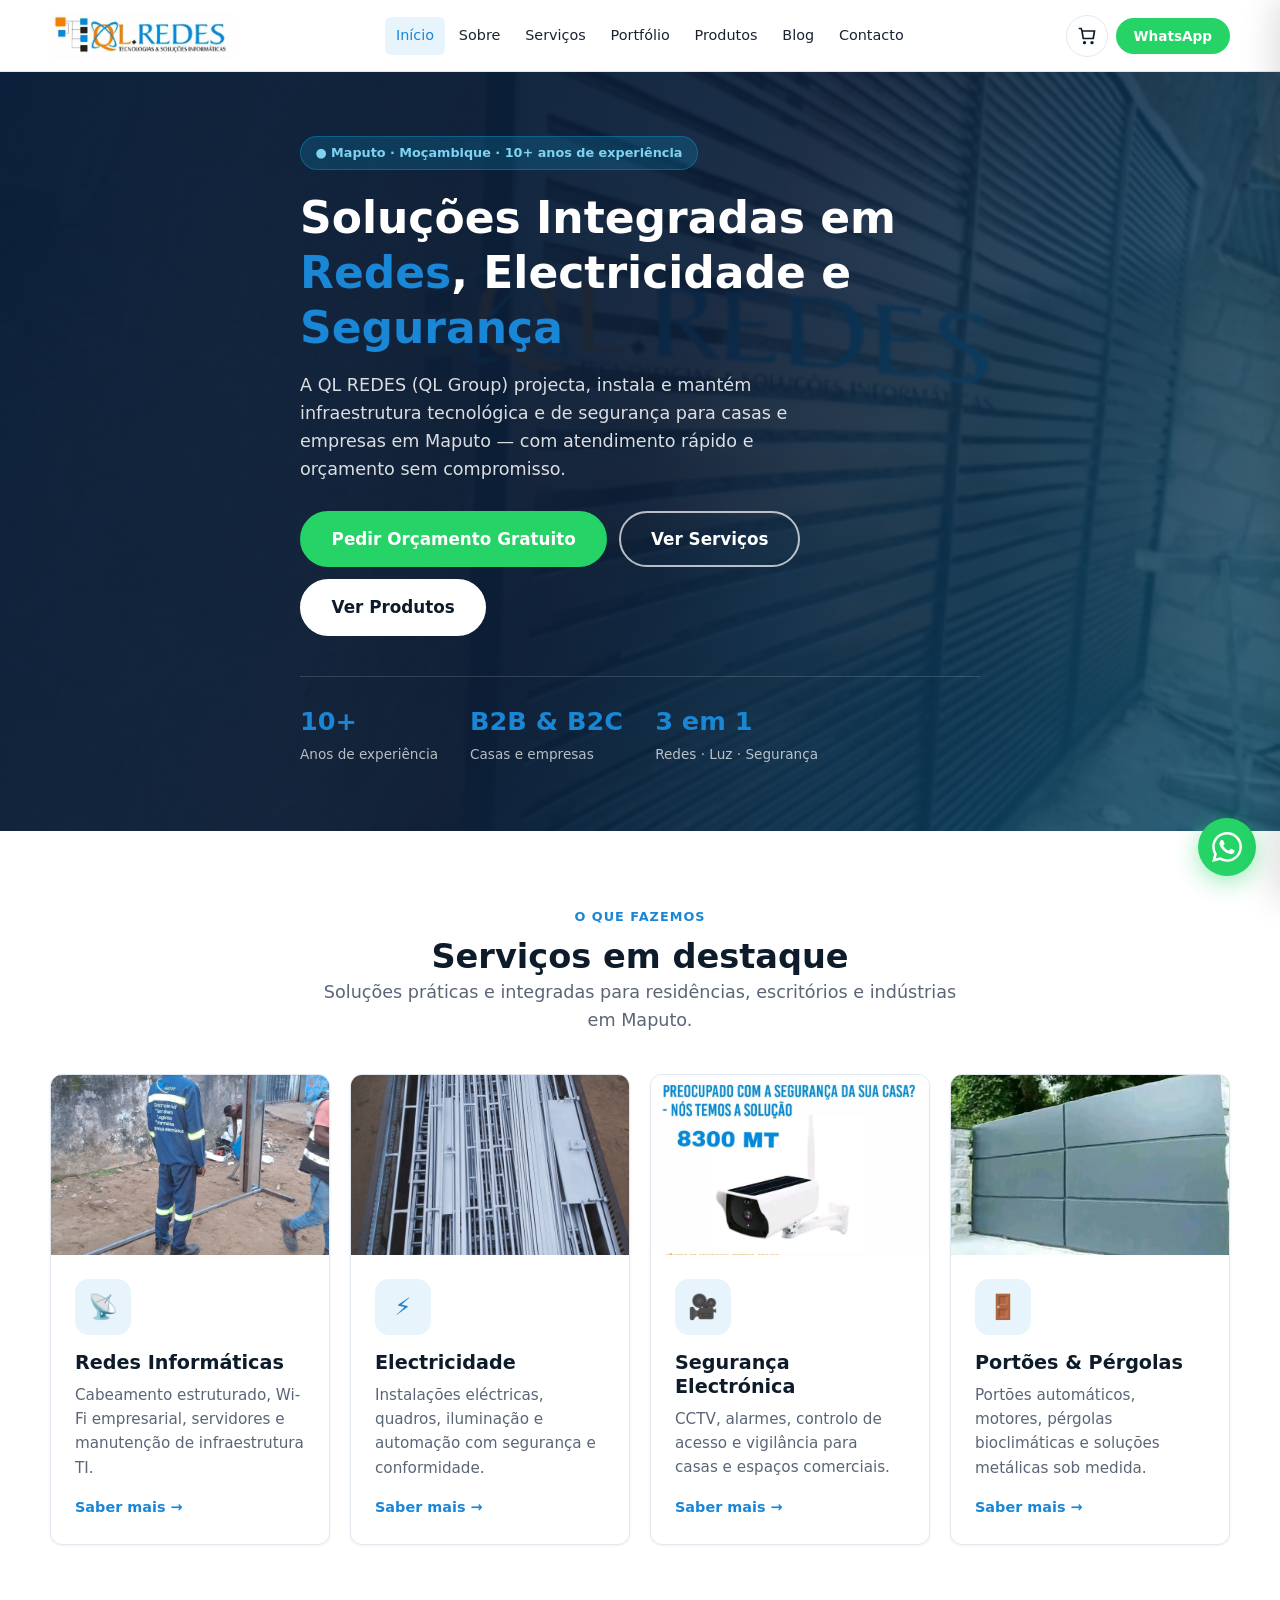
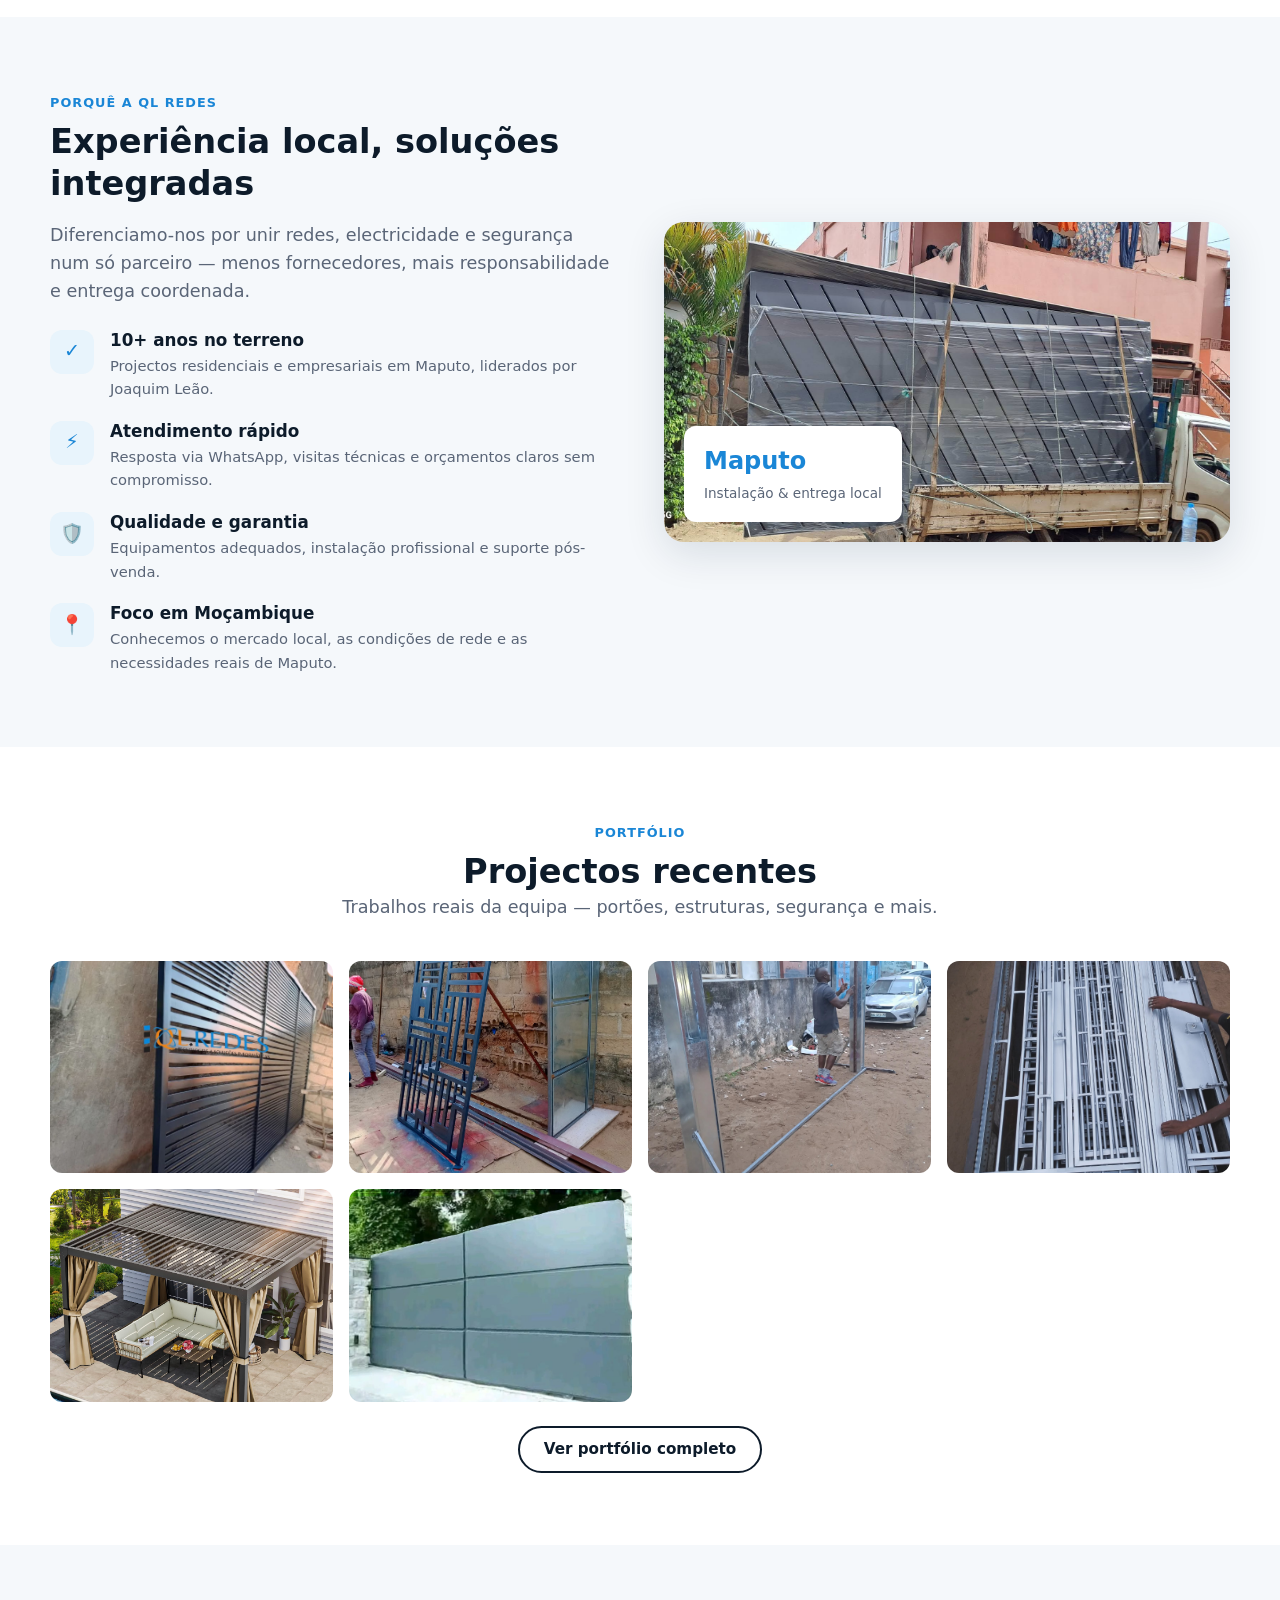
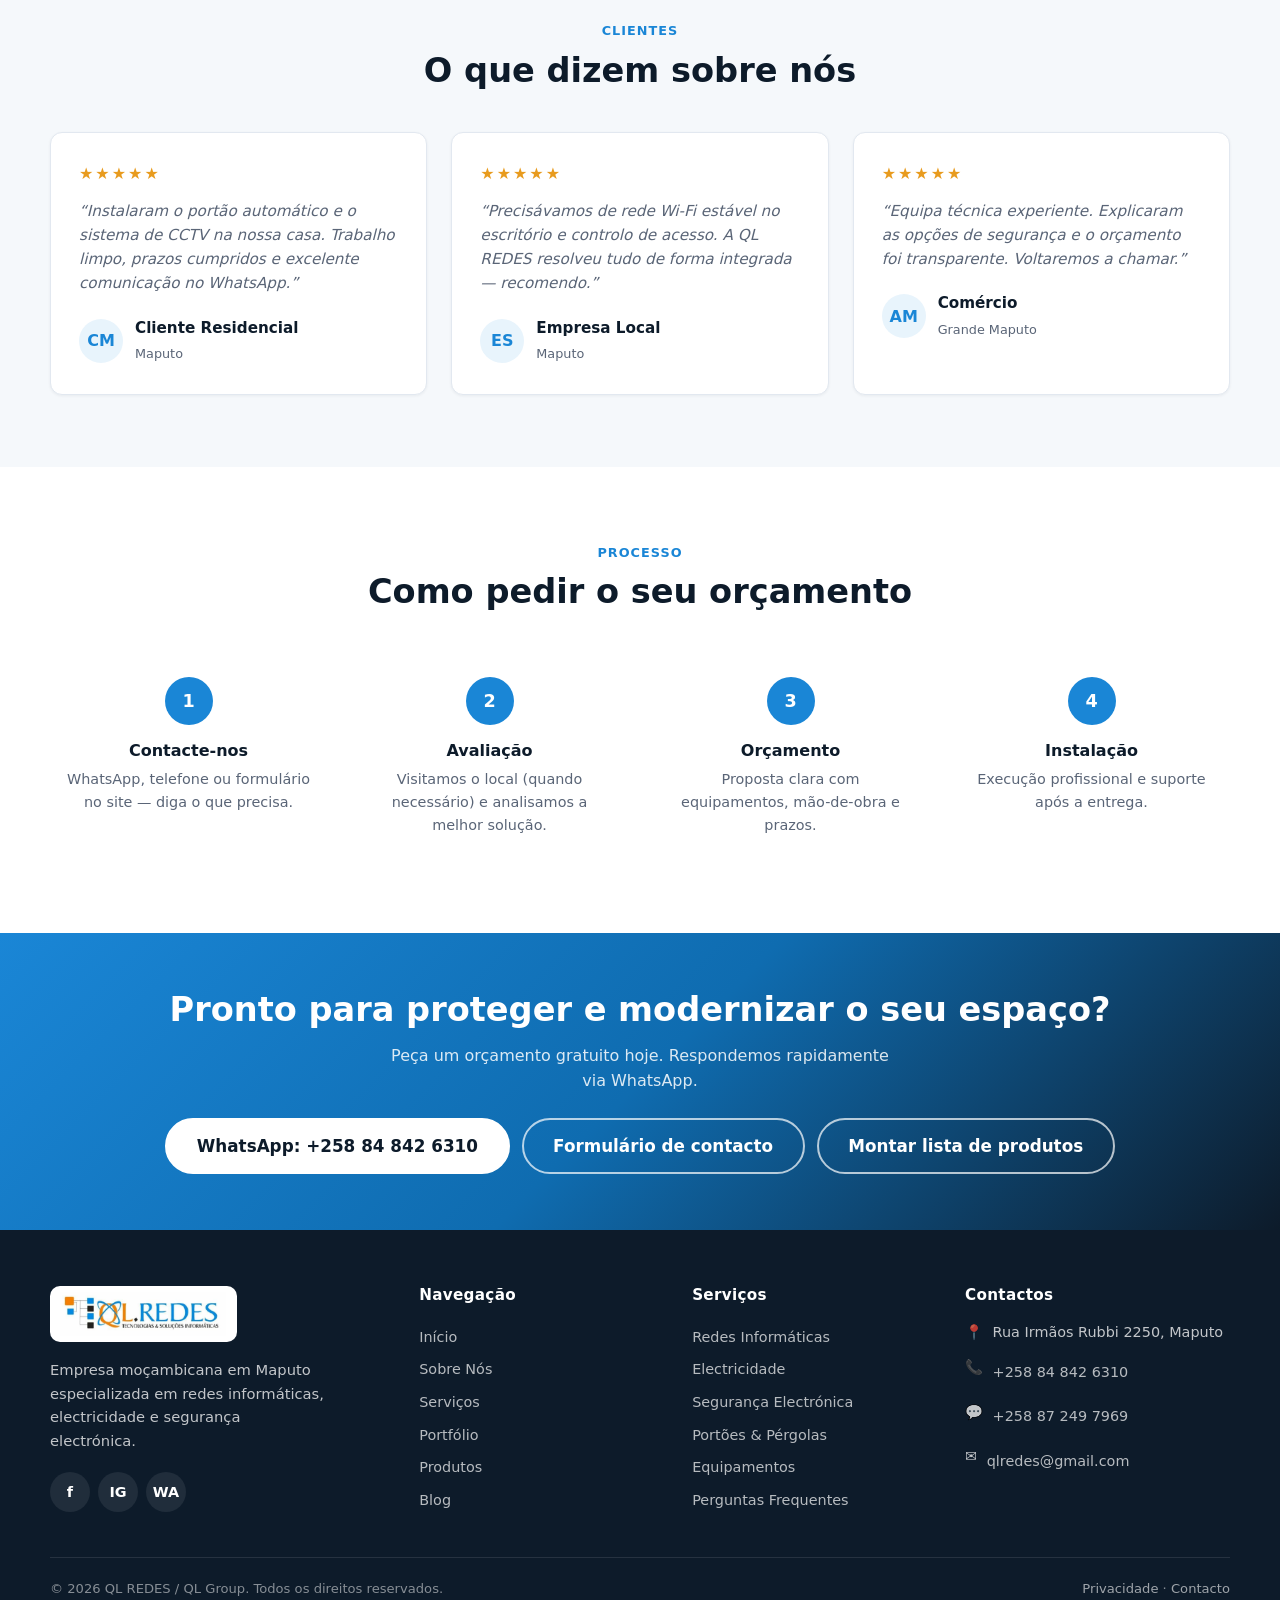
==== commit 69385cde: "Fix UTF-8 encoding for Portuguese accents in HTML pages" ====
--- a/index.html
+++ b/index.html
@@ -1,14 +1,14 @@
-﻿<!DOCTYPE html>
+<!DOCTYPE html>
 <html lang="pt">
 <head>
   <meta charset="UTF-8">
   <meta name="viewport" content="width=device-width, initial-scale=1.0">
-  <title>QL REDES | Redes, Electricidade e SeguranÃ§a ElectrÃ³nica em Maputo</title>
-  <meta name="description" content="QL REDES (QL Group) â€” soluÃ§Ãµes integradas em redes informÃ¡ticas, electricidade, CCTV, portÃµes automÃ¡ticos e seguranÃ§a electrÃ³nica em Maputo, MoÃ§ambique. PeÃ§a orÃ§amento gratuito.">
-  <meta name="keywords" content="redes informÃ¡ticas Maputo, instalaÃ§Ã£o CCTV Maputo, seguranÃ§a electrÃ³nica MoÃ§ambique, portÃµes automÃ¡ticos Maputo, electricidade Maputo, QL REDES">
+  <title>QL REDES | Redes, Electricidade e Segurança Electrónica em Maputo</title>
+  <meta name="description" content="QL REDES (QL Group) — soluções integradas em redes informáticas, electricidade, CCTV, portões automáticos e segurança electrónica em Maputo, Moçambique. Peça orçamento gratuito.">
+  <meta name="keywords" content="redes informáticas Maputo, instalação CCTV Maputo, segurança electrónica Moçambique, portões automáticos Maputo, electricidade Maputo, QL REDES">
   <meta name="author" content="QL REDES">
-  <meta property="og:title" content="QL REDES | Tecnologia & SoluÃ§Ãµes Integradas">
-  <meta property="og:description" content="Redes, electricidade e seguranÃ§a electrÃ³nica em Maputo. OrÃ§amento gratuito via WhatsApp.">
+  <meta property="og:title" content="QL REDES | Tecnologia & Soluções Integradas">
+  <meta property="og:description" content="Redes, electricidade e segurança electrónica em Maputo. Orçamento gratuito via WhatsApp.">
   <meta property="og:type" content="website">
   <meta property="og:locale" content="pt_MZ">
   <link rel="stylesheet" href="assets/css/style.css">
@@ -23,43 +23,43 @@
       <div class="hero-bg" style="background-image:url('assets/images/download%20(1).png')"></div>
       <div class="hero-overlay"></div>
       <div class="container hero-content">
-        <span class="hero-badge">â— Maputo Â· MoÃ§ambique Â· 10+ anos de experiÃªncia</span>
-        <h1>SoluÃ§Ãµes Integradas em <em>Redes</em>, Electricidade e <em>SeguranÃ§a</em></h1>
+        <span class="hero-badge">● Maputo · Moçambique · 10+ anos de experiência</span>
+        <h1>Soluções Integradas em <em>Redes</em>, Electricidade e <em>Segurança</em></h1>
         <p>
-          A QL REDES (QL Group) projecta, instala e mantÃ©m infraestrutura tecnolÃ³gica e de seguranÃ§a
-          para casas e empresas em Maputo â€” com atendimento rÃ¡pido e orÃ§amento sem compromisso.
+          A QL REDES (QL Group) projecta, instala e mantém infraestrutura tecnológica e de segurança
+          para casas e empresas em Maputo — com atendimento rápido e orçamento sem compromisso.
         </p>
         <div class="hero-actions">
-          <a href="https://wa.me/258848426310?text=Ol%C3%A1%20QL%20REDES!%20Gostaria%20de%20pedir%20um%20or%C3%A7amento%20gratuito." class="btn btn-whatsapp btn-lg" target="_blank" rel="noopener">Pedir OrÃ§amento Gratuito</a>
-          <a href="servicos.html" class="btn btn-outline-white btn-lg">Ver ServiÃ§os</a>
+          <a href="https://wa.me/258848426310?text=Ol%C3%A1%20QL%20REDES!%20Gostaria%20de%20pedir%20um%20or%C3%A7amento%20gratuito." class="btn btn-whatsapp btn-lg" target="_blank" rel="noopener">Pedir Orçamento Gratuito</a>
+          <a href="servicos.html" class="btn btn-outline-white btn-lg">Ver Serviços</a>
           <a href="produtos.html" class="btn btn-white btn-lg">Ver Produtos</a>
         </div>
         <div class="hero-stats">
-          <div><strong>10+</strong><span>Anos de experiÃªncia</span></div>
+          <div><strong>10+</strong><span>Anos de experiência</span></div>
           <div><strong>B2B &amp; B2C</strong><span>Casas e empresas</span></div>
-          <div><strong>3 em 1</strong><span>Redes Â· Luz Â· SeguranÃ§a</span></div>
-        </div>
-      </div>
-    </section>
-
-    <!-- ServiÃ§os em destaque -->
+          <div><strong>3 em 1</strong><span>Redes · Luz · Segurança</span></div>
+        </div>
+      </div>
+    </section>
+
+    <!-- Serviços em destaque -->
     <section class="section">
       <div class="container">
         <div class="section-head">
           <span class="section-label">O que fazemos</span>
-          <h2>ServiÃ§os em destaque</h2>
-          <p class="lead">SoluÃ§Ãµes prÃ¡ticas e integradas para residÃªncias, escritÃ³rios e indÃºstrias em Maputo.</p>
+          <h2>Serviços em destaque</h2>
+          <p class="lead">Soluções práticas e integradas para residências, escritórios e indústrias em Maputo.</p>
         </div>
         <div class="grid-4">
           <article class="card service-card">
             <div class="card-img">
-              <img src="assets/images/488415479_17893244067207634_6754080003431670941_n.jpg" alt="Redes informÃ¡ticas" loading="lazy">
-            </div>
-            <div class="card-body">
-              <div class="card-icon">ðŸ“¡</div>
-              <h3>Redes InformÃ¡ticas</h3>
-              <p>Cabeamento estruturado, Wi-Fi empresarial, servidores e manutenÃ§Ã£o de infraestrutura TI.</p>
-              <a href="servicos.html#redes" class="card-link">Saber mais â†’</a>
+              <img src="assets/images/488415479_17893244067207634_6754080003431670941_n.jpg" alt="Redes informáticas" loading="lazy">
+            </div>
+            <div class="card-body">
+              <div class="card-icon">📡</div>
+              <h3>Redes Informáticas</h3>
+              <p>Cabeamento estruturado, Wi-Fi empresarial, servidores e manutenção de infraestrutura TI.</p>
+              <a href="servicos.html#redes" class="card-link">Saber mais →</a>
             </div>
           </article>
           <article class="card service-card">
@@ -67,76 +67,76 @@
               <img src="assets/images/465740896_17874100107207634_5495886275657190308_n.jpg" alt="Electricidade" loading="lazy">
             </div>
             <div class="card-body">
-              <div class="card-icon">âš¡</div>
+              <div class="card-icon">⚡</div>
               <h3>Electricidade</h3>
-              <p>InstalaÃ§Ãµes elÃ©ctricas, quadros, iluminaÃ§Ã£o e automaÃ§Ã£o com seguranÃ§a e conformidade.</p>
-              <a href="servicos.html#electricidade" class="card-link">Saber mais â†’</a>
-            </div>
-          </article>
-          <article class="card service-card">
-            <div class="card-img">
-              <img src="assets/images/440984849_836565345161614_2712887158395915178_n.jpg" alt="CCTV e seguranÃ§a" loading="lazy">
-            </div>
-            <div class="card-body">
-              <div class="card-icon">ðŸŽ¥</div>
-              <h3>SeguranÃ§a ElectrÃ³nica</h3>
-              <p>CCTV, alarmes, controlo de acesso e vigilÃ¢ncia para casas e espaÃ§os comerciais.</p>
-              <a href="servicos.html#seguranca" class="card-link">Saber mais â†’</a>
-            </div>
-          </article>
-          <article class="card service-card">
-            <div class="card-img">
-              <img src="assets/images/download.png" alt="PortÃµes automÃ¡ticos" loading="lazy">
-            </div>
-            <div class="card-body">
-              <div class="card-icon">ðŸšª</div>
-              <h3>PortÃµes &amp; PÃ©rgolas</h3>
-              <p>PortÃµes automÃ¡ticos, motores, pÃ©rgolas bioclimÃ¡ticas e soluÃ§Ãµes metÃ¡licas sob medida.</p>
-              <a href="servicos.html#portoes" class="card-link">Saber mais â†’</a>
-            </div>
-          </article>
-        </div>
-      </div>
-    </section>
-
-    <!-- PorquÃª nÃ³s -->
+              <p>Instalações eléctricas, quadros, iluminação e automação com segurança e conformidade.</p>
+              <a href="servicos.html#electricidade" class="card-link">Saber mais →</a>
+            </div>
+          </article>
+          <article class="card service-card">
+            <div class="card-img">
+              <img src="assets/images/440984849_836565345161614_2712887158395915178_n.jpg" alt="CCTV e segurança" loading="lazy">
+            </div>
+            <div class="card-body">
+              <div class="card-icon">🎥</div>
+              <h3>Segurança Electrónica</h3>
+              <p>CCTV, alarmes, controlo de acesso e vigilância para casas e espaços comerciais.</p>
+              <a href="servicos.html#seguranca" class="card-link">Saber mais →</a>
+            </div>
+          </article>
+          <article class="card service-card">
+            <div class="card-img">
+              <img src="assets/images/download.png" alt="Portões automáticos" loading="lazy">
+            </div>
+            <div class="card-body">
+              <div class="card-icon">🚪</div>
+              <h3>Portões &amp; Pérgolas</h3>
+              <p>Portões automáticos, motores, pérgolas bioclimáticas e soluções metálicas sob medida.</p>
+              <a href="servicos.html#portoes" class="card-link">Saber mais →</a>
+            </div>
+          </article>
+        </div>
+      </div>
+    </section>
+
+    <!-- Porquê nós -->
     <section class="section section-soft">
       <div class="container">
         <div class="why-grid">
           <div>
-            <span class="section-label">PorquÃª a QL REDES</span>
-            <h2 class="mb-2">ExperiÃªncia local, soluÃ§Ãµes integradas</h2>
+            <span class="section-label">Porquê a QL REDES</span>
+            <h2 class="mb-2">Experiência local, soluções integradas</h2>
             <p class="lead mb-3">
-              Diferenciamo-nos por unir redes, electricidade e seguranÃ§a num sÃ³ parceiro â€”
+              Diferenciamo-nos por unir redes, electricidade e segurança num só parceiro —
               menos fornecedores, mais responsabilidade e entrega coordenada.
             </p>
             <div class="feature-list">
               <div class="feature-item">
-                <div class="fi">âœ“</div>
+                <div class="fi">✓</div>
                 <div>
                   <h4>10+ anos no terreno</h4>
-                  <p>Projectos residenciais e empresariais em Maputo, liderados por Joaquim LeÃ£o.</p>
-                </div>
-              </div>
-              <div class="feature-item">
-                <div class="fi">âš¡</div>
-                <div>
-                  <h4>Atendimento rÃ¡pido</h4>
-                  <p>Resposta via WhatsApp, visitas tÃ©cnicas e orÃ§amentos claros sem compromisso.</p>
-                </div>
-              </div>
-              <div class="feature-item">
-                <div class="fi">ðŸ›¡ï¸</div>
+                  <p>Projectos residenciais e empresariais em Maputo, liderados por Joaquim Leão.</p>
+                </div>
+              </div>
+              <div class="feature-item">
+                <div class="fi">⚡</div>
+                <div>
+                  <h4>Atendimento rápido</h4>
+                  <p>Resposta via WhatsApp, visitas técnicas e orçamentos claros sem compromisso.</p>
+                </div>
+              </div>
+              <div class="feature-item">
+                <div class="fi">🛡️</div>
                 <div>
                   <h4>Qualidade e garantia</h4>
-                  <p>Equipamentos adequados, instalaÃ§Ã£o profissional e suporte pÃ³s-venda.</p>
-                </div>
-              </div>
-              <div class="feature-item">
-                <div class="fi">ðŸ“</div>
-                <div>
-                  <h4>Foco em MoÃ§ambique</h4>
-                  <p>Conhecemos o mercado local, as condiÃ§Ãµes de rede e as necessidades reais de Maputo.</p>
+                  <p>Equipamentos adequados, instalação profissional e suporte pós-venda.</p>
+                </div>
+              </div>
+              <div class="feature-item">
+                <div class="fi">📍</div>
+                <div>
+                  <h4>Foco em Moçambique</h4>
+                  <p>Conhecemos o mercado local, as condições de rede e as necessidades reais de Maputo.</p>
                 </div>
               </div>
             </div>
@@ -145,7 +145,7 @@
             <img src="assets/images/595662529_1269319441886200_6300626288040576835_n.jpg" alt="Entrega de equipamentos QL REDES em Maputo" loading="lazy">
             <div class="why-badge">
               <strong>Maputo</strong>
-              <span>InstalaÃ§Ã£o &amp; entrega local</span>
+              <span>Instalação &amp; entrega local</span>
             </div>
           </div>
         </div>
@@ -156,38 +156,38 @@
     <section class="section">
       <div class="container">
         <div class="section-head">
-          <span class="section-label">PortfÃ³lio</span>
+          <span class="section-label">Portfólio</span>
           <h2>Projectos recentes</h2>
-          <p class="lead">Trabalhos reais da equipa â€” portÃµes, estruturas, seguranÃ§a e mais.</p>
+          <p class="lead">Trabalhos reais da equipa — portões, estruturas, segurança e mais.</p>
         </div>
         <div class="gallery-grid">
           <div class="gallery-item">
-            <img src="assets/images/download%20(1).png" alt="PortÃ£o automÃ¡tico com lÃ¢minas" loading="lazy">
-            <div class="overlay"><span>PortÃ£o automÃ¡tico</span></div>
-          </div>
-          <div class="gallery-item">
-            <img src="assets/images/489694084_1071761274975352_932475664368770287_n.jpg" alt="Fabrico de portÃ£o decorativo" loading="lazy">
-            <div class="overlay"><span>Fabrico de portÃ£o design</span></div>
-          </div>
-          <div class="gallery-item">
-            <img src="assets/images/488411407_17893244058207634_6765023642434450324_n.jpg" alt="Montagem de estrutura metÃ¡lica" loading="lazy">
-            <div class="overlay"><span>Estrutura metÃ¡lica</span></div>
-          </div>
-          <div class="gallery-item">
-            <img src="assets/images/465706527_17874100092207634_6894705478359609218_n.jpg" alt="Materiais para instalaÃ§Ã£o" loading="lazy">
-            <div class="overlay"><span>PreparaÃ§Ã£o de instalaÃ§Ã£o</span></div>
-          </div>
-          <div class="gallery-item">
-            <img src="assets/images/675813361_1370522625099214_4137454648823396842_n.jpg" alt="PÃ©rgola bioclimÃ¡tica" loading="lazy">
-            <div class="overlay"><span>PÃ©rgola bioclimÃ¡tica</span></div>
-          </div>
-          <div class="gallery-item">
-            <img src="assets/images/download.png" alt="PortÃ£o painel fechado" loading="lazy">
-            <div class="overlay"><span>PortÃ£o painel fechado</span></div>
+            <img src="assets/images/download%20(1).png" alt="Portão automático com lâminas" loading="lazy">
+            <div class="overlay"><span>Portão automático</span></div>
+          </div>
+          <div class="gallery-item">
+            <img src="assets/images/489694084_1071761274975352_932475664368770287_n.jpg" alt="Fabrico de portão decorativo" loading="lazy">
+            <div class="overlay"><span>Fabrico de portão design</span></div>
+          </div>
+          <div class="gallery-item">
+            <img src="assets/images/488411407_17893244058207634_6765023642434450324_n.jpg" alt="Montagem de estrutura metálica" loading="lazy">
+            <div class="overlay"><span>Estrutura metálica</span></div>
+          </div>
+          <div class="gallery-item">
+            <img src="assets/images/465706527_17874100092207634_6894705478359609218_n.jpg" alt="Materiais para instalação" loading="lazy">
+            <div class="overlay"><span>Preparação de instalação</span></div>
+          </div>
+          <div class="gallery-item">
+            <img src="assets/images/675813361_1370522625099214_4137454648823396842_n.jpg" alt="Pérgola bioclimática" loading="lazy">
+            <div class="overlay"><span>Pérgola bioclimática</span></div>
+          </div>
+          <div class="gallery-item">
+            <img src="assets/images/download.png" alt="Portão painel fechado" loading="lazy">
+            <div class="overlay"><span>Portão painel fechado</span></div>
           </div>
         </div>
         <div class="text-center mt-3">
-          <a href="portfolio.html" class="btn btn-outline">Ver portfÃ³lio completo</a>
+          <a href="portfolio.html" class="btn btn-outline">Ver portfólio completo</a>
         </div>
       </div>
     </section>
@@ -197,12 +197,12 @@
       <div class="container">
         <div class="section-head">
           <span class="section-label">Clientes</span>
-          <h2>O que dizem sobre nÃ³s</h2>
+          <h2>O que dizem sobre nós</h2>
         </div>
         <div class="grid-3">
           <article class="testimonial">
-            <div class="stars">â˜…â˜…â˜…â˜…â˜…</div>
-            <p>â€œInstalaram o portÃ£o automÃ¡tico e o sistema de CCTV na nossa casa. Trabalho limpo, prazos cumpridos e excelente comunicaÃ§Ã£o no WhatsApp.â€</p>
+            <div class="stars">★★★★★</div>
+            <p>“Instalaram o portão automático e o sistema de CCTV na nossa casa. Trabalho limpo, prazos cumpridos e excelente comunicação no WhatsApp.”</p>
             <div class="author">
               <div class="avatar">CM</div>
               <div>
@@ -212,8 +212,8 @@
             </div>
           </article>
           <article class="testimonial">
-            <div class="stars">â˜…â˜…â˜…â˜…â˜…</div>
-            <p>â€œPrecisÃ¡vamos de rede Wi-Fi estÃ¡vel no escritÃ³rio e controlo de acesso. A QL REDES resolveu tudo de forma integrada â€” recomendo.â€</p>
+            <div class="stars">★★★★★</div>
+            <p>“Precisávamos de rede Wi-Fi estável no escritório e controlo de acesso. A QL REDES resolveu tudo de forma integrada — recomendo.”</p>
             <div class="author">
               <div class="avatar">ES</div>
               <div>
@@ -223,12 +223,12 @@
             </div>
           </article>
           <article class="testimonial">
-            <div class="stars">â˜…â˜…â˜…â˜…â˜…</div>
-            <p>â€œEquipa tÃ©cnica experiente. Explicaram as opÃ§Ãµes de seguranÃ§a e o orÃ§amento foi transparente. Voltaremos a chamar.â€</p>
+            <div class="stars">★★★★★</div>
+            <p>“Equipa técnica experiente. Explicaram as opções de segurança e o orçamento foi transparente. Voltaremos a chamar.”</p>
             <div class="author">
               <div class="avatar">AM</div>
               <div>
-                <strong>ComÃ©rcio</strong>
+                <strong>Comércio</strong>
                 <span>Grande Maputo</span>
               </div>
             </div>
@@ -242,24 +242,24 @@
       <div class="container">
         <div class="section-head">
           <span class="section-label">Processo</span>
-          <h2>Como pedir o seu orÃ§amento</h2>
+          <h2>Como pedir o seu orçamento</h2>
         </div>
         <div class="steps">
           <div class="step">
             <h4>Contacte-nos</h4>
-            <p>WhatsApp, telefone ou formulÃ¡rio no site â€” diga o que precisa.</p>
-          </div>
-          <div class="step">
-            <h4>AvaliaÃ§Ã£o</h4>
-            <p>Visitamos o local (quando necessÃ¡rio) e analisamos a melhor soluÃ§Ã£o.</p>
-          </div>
-          <div class="step">
-            <h4>OrÃ§amento</h4>
-            <p>Proposta clara com equipamentos, mÃ£o-de-obra e prazos.</p>
-          </div>
-          <div class="step">
-            <h4>InstalaÃ§Ã£o</h4>
-            <p>ExecuÃ§Ã£o profissional e suporte apÃ³s a entrega.</p>
+            <p>WhatsApp, telefone ou formulário no site — diga o que precisa.</p>
+          </div>
+          <div class="step">
+            <h4>Avaliação</h4>
+            <p>Visitamos o local (quando necessário) e analisamos a melhor solução.</p>
+          </div>
+          <div class="step">
+            <h4>Orçamento</h4>
+            <p>Proposta clara com equipamentos, mão-de-obra e prazos.</p>
+          </div>
+          <div class="step">
+            <h4>Instalação</h4>
+            <p>Execução profissional e suporte após a entrega.</p>
           </div>
         </div>
       </div>
@@ -268,11 +268,11 @@
     <!-- CTA -->
     <section class="cta-band">
       <div class="container">
-        <h2>Pronto para proteger e modernizar o seu espaÃ§o?</h2>
-        <p>PeÃ§a um orÃ§amento gratuito hoje. Respondemos rapidamente via WhatsApp.</p>
+        <h2>Pronto para proteger e modernizar o seu espaço?</h2>
+        <p>Peça um orçamento gratuito hoje. Respondemos rapidamente via WhatsApp.</p>
         <div class="actions">
           <a href="https://wa.me/258848426310?text=Ol%C3%A1%20QL%20REDES!%20Gostaria%20de%20pedir%20um%20or%C3%A7amento%20gratuito." class="btn btn-white btn-lg" target="_blank" rel="noopener">WhatsApp: +258 84 842 6310</a>
-          <a href="contacto.html" class="btn btn-outline-white btn-lg">FormulÃ¡rio de contacto</a>
+          <a href="contacto.html" class="btn btn-outline-white btn-lg">Formulário de contacto</a>
           <a href="produtos.html" class="btn btn-outline-white btn-lg">Montar lista de produtos</a>
         </div>
       </div>
